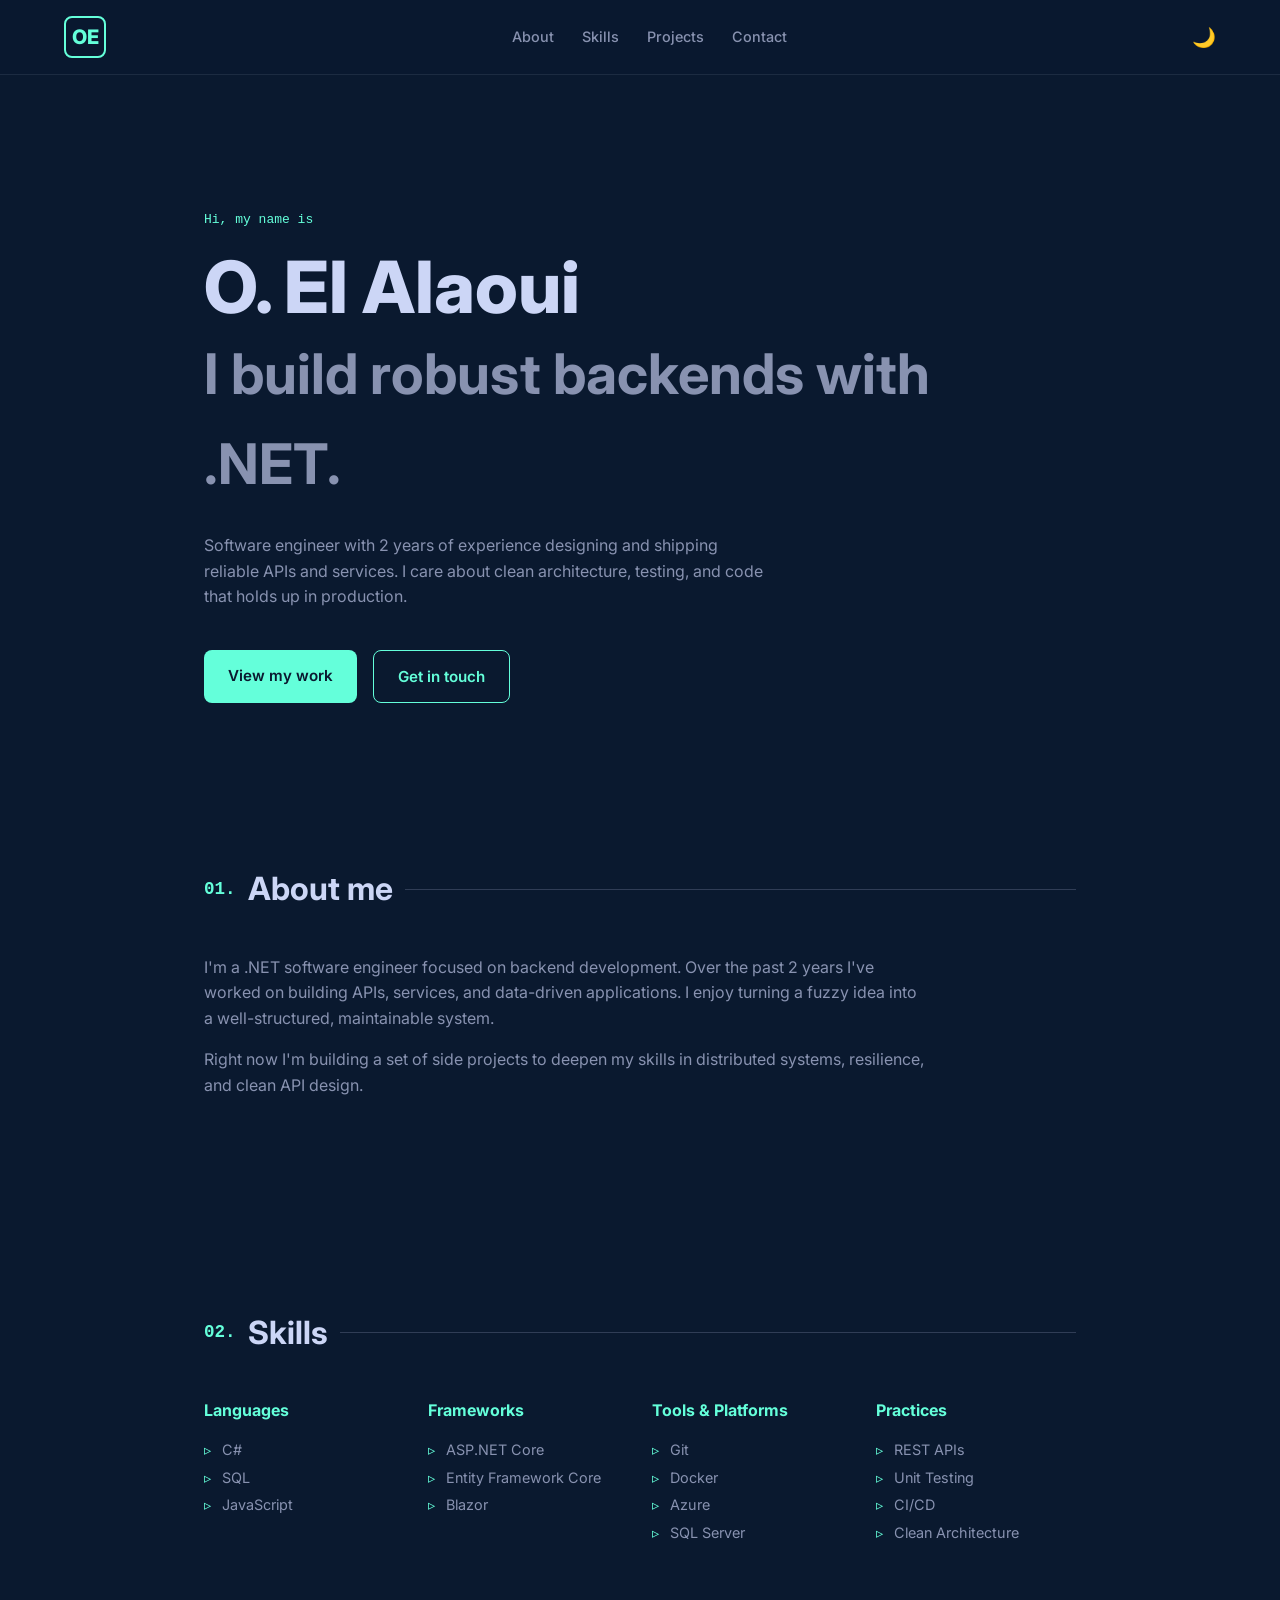
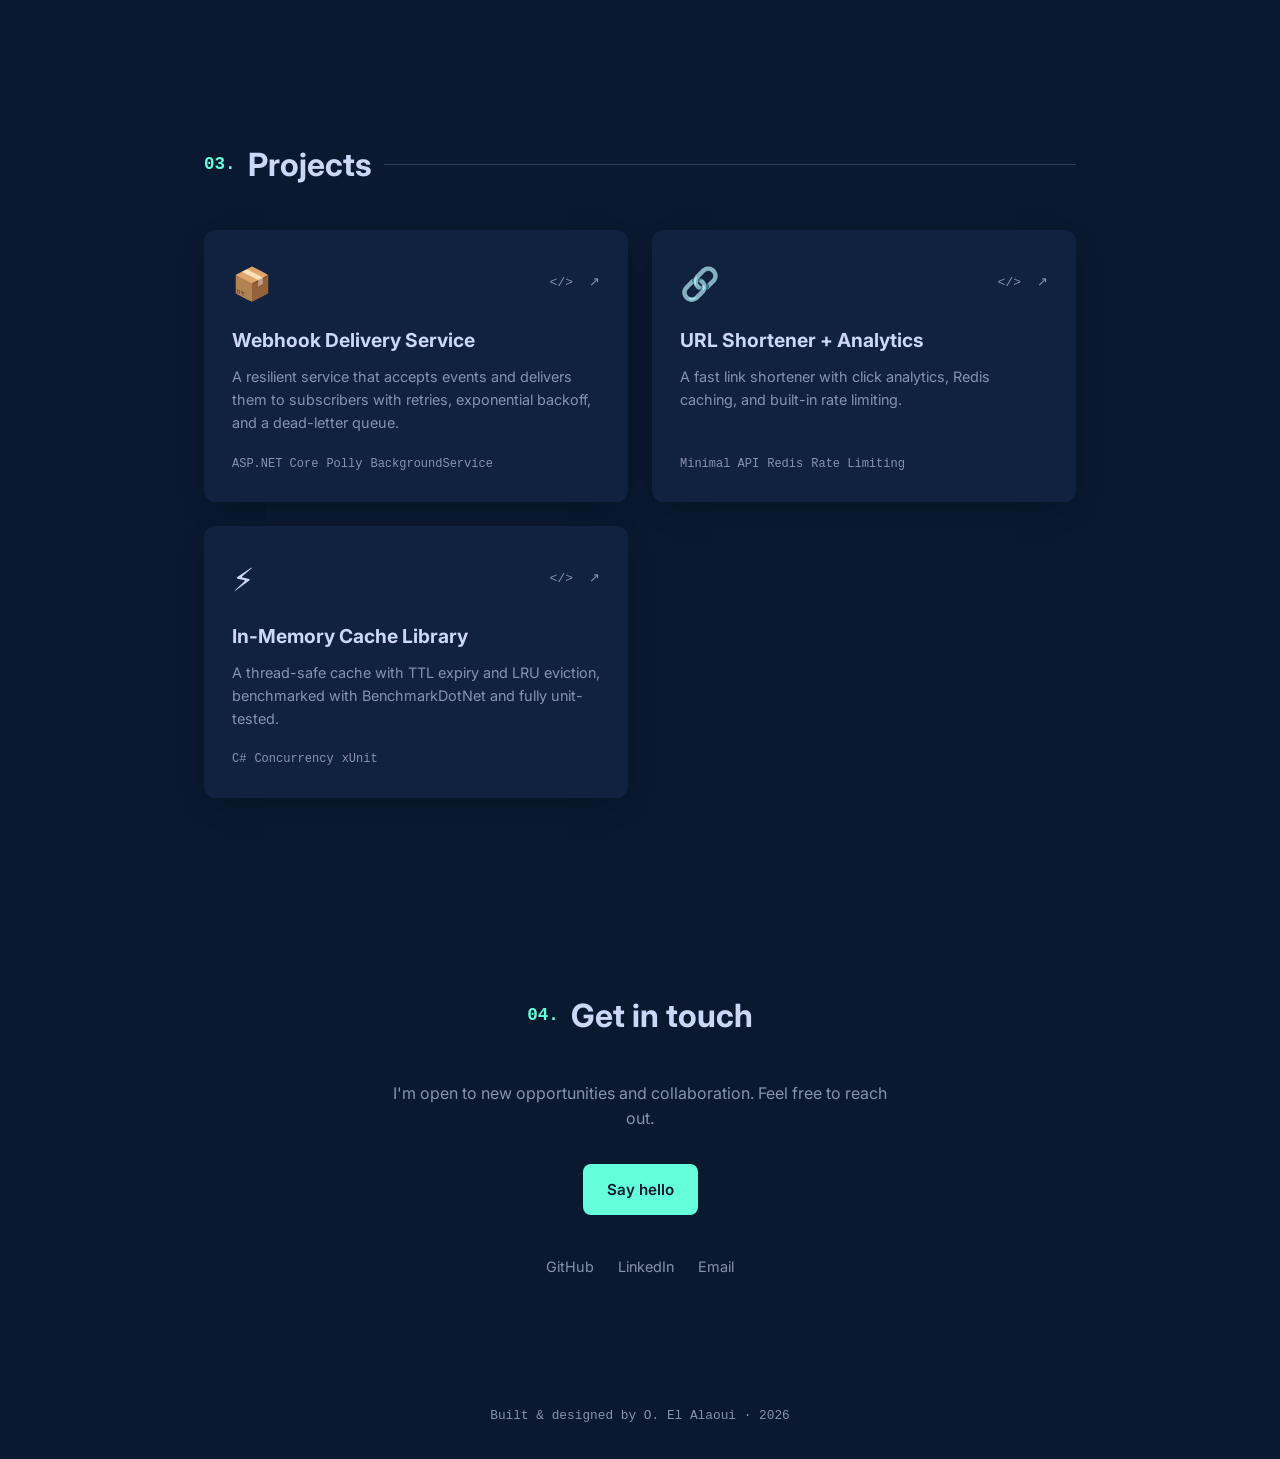
==== index.html @ 86b24a58 "Initial portfolio site" ====
<!DOCTYPE html>
<html lang="en">
<head>
  <meta charset="UTF-8" />
  <meta name="viewport" content="width=device-width, initial-scale=1.0" />
  <title>O. El Alaoui — Software Engineer</title>
  <meta name="description" content="Portfolio of O. El Alaoui, a .NET software engineer." />
  <link rel="preconnect" href="https://fonts.googleapis.com" />
  <link rel="preconnect" href="https://fonts.gstatic.com" crossorigin />
  <link href="https://fonts.googleapis.com/css2?family=Inter:wght@400;500;600;700;800&display=swap" rel="stylesheet" />
  <link rel="stylesheet" href="styles.css" />
</head>
<body>
  <!-- ===== NAV ===== -->
  <header class="nav">
    <a href="#" class="nav__logo">OE</a>
    <nav class="nav__links">
      <a href="#about">About</a>
      <a href="#skills">Skills</a>
      <a href="#projects">Projects</a>
      <a href="#contact">Contact</a>
    </nav>
    <button class="nav__theme" id="themeToggle" aria-label="Toggle theme">🌙</button>
  </header>

  <!-- ===== HERO ===== -->
  <section class="hero">
    <p class="hero__eyebrow">Hi, my name is</p>
    <h1 class="hero__name">O. El Alaoui</h1>
    <h2 class="hero__title">I build robust backends with .NET.</h2>
    <p class="hero__desc">
      Software engineer with 2 years of experience designing and shipping
      reliable APIs and services. I care about clean architecture, testing,
      and code that holds up in production.
    </p>
    <div class="hero__cta">
      <a href="#projects" class="btn btn--primary">View my work</a>
      <a href="#contact" class="btn btn--ghost">Get in touch</a>
    </div>
  </section>

  <!-- ===== ABOUT ===== -->
  <section id="about" class="section">
    <h2 class="section__title"><span>01.</span> About me</h2>
    <div class="about">
      <p>
        I'm a .NET software engineer focused on backend development. Over the
        past 2 years I've worked on building APIs, services, and data-driven
        applications. I enjoy turning a fuzzy idea into a well-structured,
        maintainable system.
      </p>
      <p>
        Right now I'm building a set of side projects to deepen my skills in
        distributed systems, resilience, and clean API design. <!-- EDIT: personalize this -->
      </p>
    </div>
  </section>

  <!-- ===== SKILLS ===== -->
  <section id="skills" class="section">
    <h2 class="section__title"><span>02.</span> Skills</h2>
    <div class="skills">
      <div class="skills__group">
        <h3>Languages</h3>
        <ul><li>C#</li><li>SQL</li><li>JavaScript</li></ul>
      </div>
      <div class="skills__group">
        <h3>Frameworks</h3>
        <ul><li>ASP.NET Core</li><li>Entity Framework Core</li><li>Blazor</li></ul>
      </div>
      <div class="skills__group">
        <h3>Tools &amp; Platforms</h3>
        <ul><li>Git</li><li>Docker</li><li>Azure</li><li>SQL Server</li></ul>
      </div>
      <div class="skills__group">
        <h3>Practices</h3>
        <ul><li>REST APIs</li><li>Unit Testing</li><li>CI/CD</li><li>Clean Architecture</li></ul>
      </div>
    </div>
  </section>

  <!-- ===== PROJECTS ===== -->
  <section id="projects" class="section">
    <h2 class="section__title"><span>03.</span> Projects</h2>
    <div class="projects">

      <!-- PROJECT CARD — copy this block to add more -->
      <article class="card">
        <div class="card__top">
          <span class="card__icon">📦</span>
          <div class="card__links">
            <a href="#" aria-label="GitHub repo" title="Code">&lt;/&gt;</a>
            <a href="#" aria-label="Live demo" title="Live">↗</a>
          </div>
        </div>
        <h3 class="card__title">Webhook Delivery Service</h3>
        <p class="card__desc">
          A resilient service that accepts events and delivers them to
          subscribers with retries, exponential backoff, and a dead-letter queue.
        </p>
        <ul class="card__tags"><li>ASP.NET Core</li><li>Polly</li><li>BackgroundService</li></ul>
      </article>

      <article class="card">
        <div class="card__top">
          <span class="card__icon">🔗</span>
          <div class="card__links">
            <a href="#" aria-label="GitHub repo" title="Code">&lt;/&gt;</a>
            <a href="#" aria-label="Live demo" title="Live">↗</a>
          </div>
        </div>
        <h3 class="card__title">URL Shortener + Analytics</h3>
        <p class="card__desc">
          A fast link shortener with click analytics, Redis caching, and
          built-in rate limiting.
        </p>
        <ul class="card__tags"><li>Minimal API</li><li>Redis</li><li>Rate Limiting</li></ul>
      </article>

      <article class="card">
        <div class="card__top">
          <span class="card__icon">⚡</span>
          <div class="card__links">
            <a href="#" aria-label="GitHub repo" title="Code">&lt;/&gt;</a>
            <a href="#" aria-label="Live demo" title="Live">↗</a>
          </div>
        </div>
        <h3 class="card__title">In-Memory Cache Library</h3>
        <p class="card__desc">
          A thread-safe cache with TTL expiry and LRU eviction, benchmarked
          with BenchmarkDotNet and fully unit-tested.
        </p>
        <ul class="card__tags"><li>C#</li><li>Concurrency</li><li>xUnit</li></ul>
      </article>

    </div>
  </section>

  <!-- ===== CONTACT ===== -->
  <section id="contact" class="section section--contact">
    <h2 class="section__title section__title--center"><span>04.</span> Get in touch</h2>
    <p class="contact__text">
      I'm open to new opportunities and collaboration. Feel free to reach out.
    </p>
    <a href="mailto:o.elalaoui@b3gtech.com" class="btn btn--primary">Say hello</a>
    <div class="contact__socials">
      <a href="#">GitHub</a>
      <a href="#">LinkedIn</a>
      <a href="mailto:o.elalaoui@b3gtech.com">Email</a>
    </div>
  </section>

  <footer class="footer">
    <p>Built &amp; designed by O. El Alaoui · 2026</p>
  </footer>

  <script src="script.js"></script>
</body>
</html>
---- styles.css ----
/* ===== THEME TOKENS ===== */
:root {
  --bg: #0a192f;
  --bg-soft: #112240;
  --text: #ccd6f6;
  --text-dim: #8892b0;
  --accent: #64ffda;
  --card: #112240;
  --shadow: rgba(2, 12, 27, 0.7);
  --maxw: 1000px;
}
[data-theme="light"] {
  --bg: #ffffff;
  --bg-soft: #f4f7fb;
  --text: #1a2333;
  --text-dim: #55617a;
  --accent: #0a8f74;
  --card: #f4f7fb;
  --shadow: rgba(100, 120, 150, 0.18);
}

* { margin: 0; padding: 0; box-sizing: border-box; }

html { scroll-behavior: smooth; }

body {
  font-family: "Inter", system-ui, sans-serif;
  background: var(--bg);
  color: var(--text);
  line-height: 1.6;
  transition: background .3s, color .3s;
}

a { color: inherit; text-decoration: none; }

/* ===== NAV ===== */
.nav {
  position: sticky; top: 0; z-index: 50;
  display: flex; align-items: center; justify-content: space-between;
  padding: 1rem clamp(1.5rem, 5vw, 4rem);
  background: color-mix(in srgb, var(--bg) 85%, transparent);
  backdrop-filter: blur(10px);
  border-bottom: 1px solid color-mix(in srgb, var(--text-dim) 15%, transparent);
}
.nav__logo {
  font-weight: 800; font-size: 1.25rem; color: var(--accent);
  border: 2px solid var(--accent); border-radius: 8px;
  width: 42px; height: 42px; display: grid; place-items: center;
}
.nav__links { display: flex; gap: 1.75rem; }
.nav__links a {
  color: var(--text-dim); font-size: .9rem; font-weight: 500;
  transition: color .2s;
}
.nav__links a:hover { color: var(--accent); }
.nav__theme {
  background: none; border: none; cursor: pointer; font-size: 1.2rem;
}
@media (max-width: 600px) { .nav__links { display: none; } }

/* ===== LAYOUT ===== */
.section {
  max-width: var(--maxw);
  margin: 0 auto;
  padding: 6rem clamp(1.5rem, 5vw, 4rem);
}
.section__title {
  display: flex; align-items: center; gap: .75rem;
  font-size: clamp(1.5rem, 4vw, 2rem); margin-bottom: 2.5rem;
}
.section__title span { color: var(--accent); font-family: monospace; font-size: 1.1rem; }
.section__title::after {
  content: ""; flex: 1; height: 1px;
  background: color-mix(in srgb, var(--text-dim) 30%, transparent);
}
.section__title--center { justify-content: center; }
.section__title--center::after { display: none; }

/* ===== HERO ===== */
.hero {
  max-width: var(--maxw); margin: 0 auto;
  padding: clamp(5rem, 15vh, 9rem) clamp(1.5rem, 5vw, 4rem) 4rem;
}
.hero__eyebrow { color: var(--accent); font-family: monospace; margin-bottom: 1rem; }
.hero__name { font-size: clamp(2.5rem, 8vw, 4.5rem); font-weight: 800; line-height: 1.1; }
.hero__title {
  font-size: clamp(1.75rem, 6vw, 3.5rem); font-weight: 700;
  color: var(--text-dim); margin-top: .25rem;
}
.hero__desc { max-width: 560px; margin: 1.5rem 0 2.5rem; color: var(--text-dim); }
.hero__cta { display: flex; gap: 1rem; flex-wrap: wrap; }

/* ===== BUTTONS ===== */
.btn {
  display: inline-block; padding: .85rem 1.5rem; border-radius: 8px;
  font-weight: 600; font-size: .95rem; transition: transform .15s, background .2s;
}
.btn:hover { transform: translateY(-3px); }
.btn--primary { background: var(--accent); color: var(--bg); }
.btn--ghost { border: 1px solid var(--accent); color: var(--accent); }

/* ===== ABOUT ===== */
.about p { color: var(--text-dim); max-width: 720px; margin-bottom: 1rem; }

/* ===== SKILLS ===== */
.skills { display: grid; grid-template-columns: repeat(auto-fit, minmax(180px, 1fr)); gap: 1.5rem; }
.skills__group h3 { color: var(--accent); font-size: 1rem; margin-bottom: .75rem; }
.skills__group ul { list-style: none; }
.skills__group li {
  color: var(--text-dim); font-size: .9rem; padding: .15rem 0;
  position: relative; padding-left: 1.1rem;
}
.skills__group li::before { content: "▹"; color: var(--accent); position: absolute; left: 0; }

/* ===== PROJECTS ===== */
.projects { display: grid; grid-template-columns: repeat(auto-fit, minmax(280px, 1fr)); gap: 1.5rem; }
.card {
  background: var(--card); border-radius: 12px; padding: 1.75rem;
  box-shadow: 0 10px 30px -15px var(--shadow);
  transition: transform .2s, box-shadow .2s;
  display: flex; flex-direction: column;
}
.card:hover { transform: translateY(-6px); box-shadow: 0 18px 40px -18px var(--shadow); }
.card__top { display: flex; justify-content: space-between; align-items: center; margin-bottom: 1rem; }
.card__icon { font-size: 2rem; }
.card__links { display: flex; gap: 1rem; }
.card__links a { color: var(--text-dim); font-family: monospace; transition: color .2s; }
.card__links a:hover { color: var(--accent); }
.card__title { font-size: 1.2rem; margin-bottom: .6rem; }
.card__desc { color: var(--text-dim); font-size: .9rem; flex: 1; }
.card__tags { list-style: none; display: flex; flex-wrap: wrap; gap: .5rem; margin-top: 1.25rem; }
.card__tags li { font-family: monospace; font-size: .75rem; color: var(--text-dim); }

/* ===== CONTACT ===== */
.section--contact { text-align: center; }
.contact__text { color: var(--text-dim); max-width: 500px; margin: 0 auto 2rem; }
.contact__socials { display: flex; gap: 1.5rem; justify-content: center; margin-top: 2.5rem; }
.contact__socials a { color: var(--text-dim); font-size: .9rem; transition: color .2s; }
.contact__socials a:hover { color: var(--accent); }

/* ===== FOOTER ===== */
.footer { text-align: center; padding: 2rem; color: var(--text-dim); font-size: .8rem; font-family: monospace; }

/* ===== REVEAL ANIMATION ===== */
.section, .hero { opacity: 0; transform: translateY(20px); transition: opacity .6s, transform .6s; }
.section.visible, .hero.visible { opacity: 1; transform: none; }
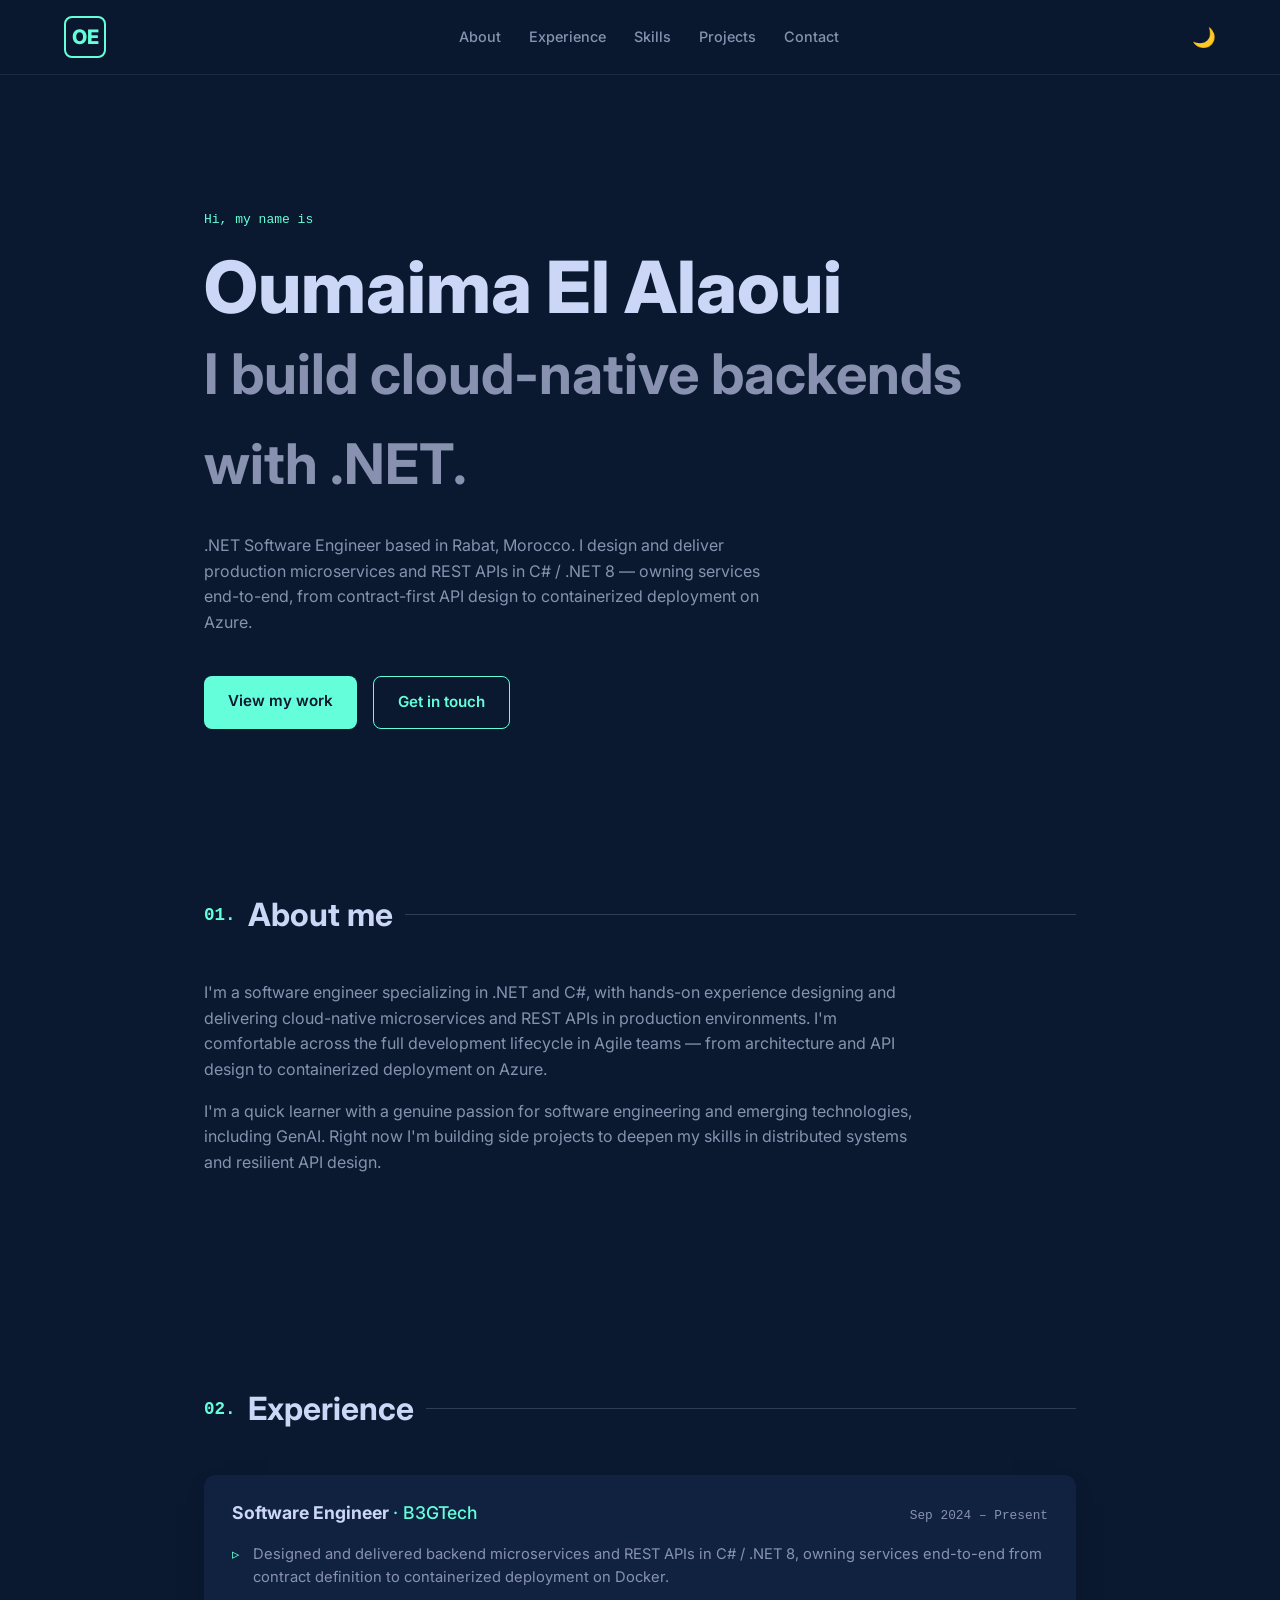
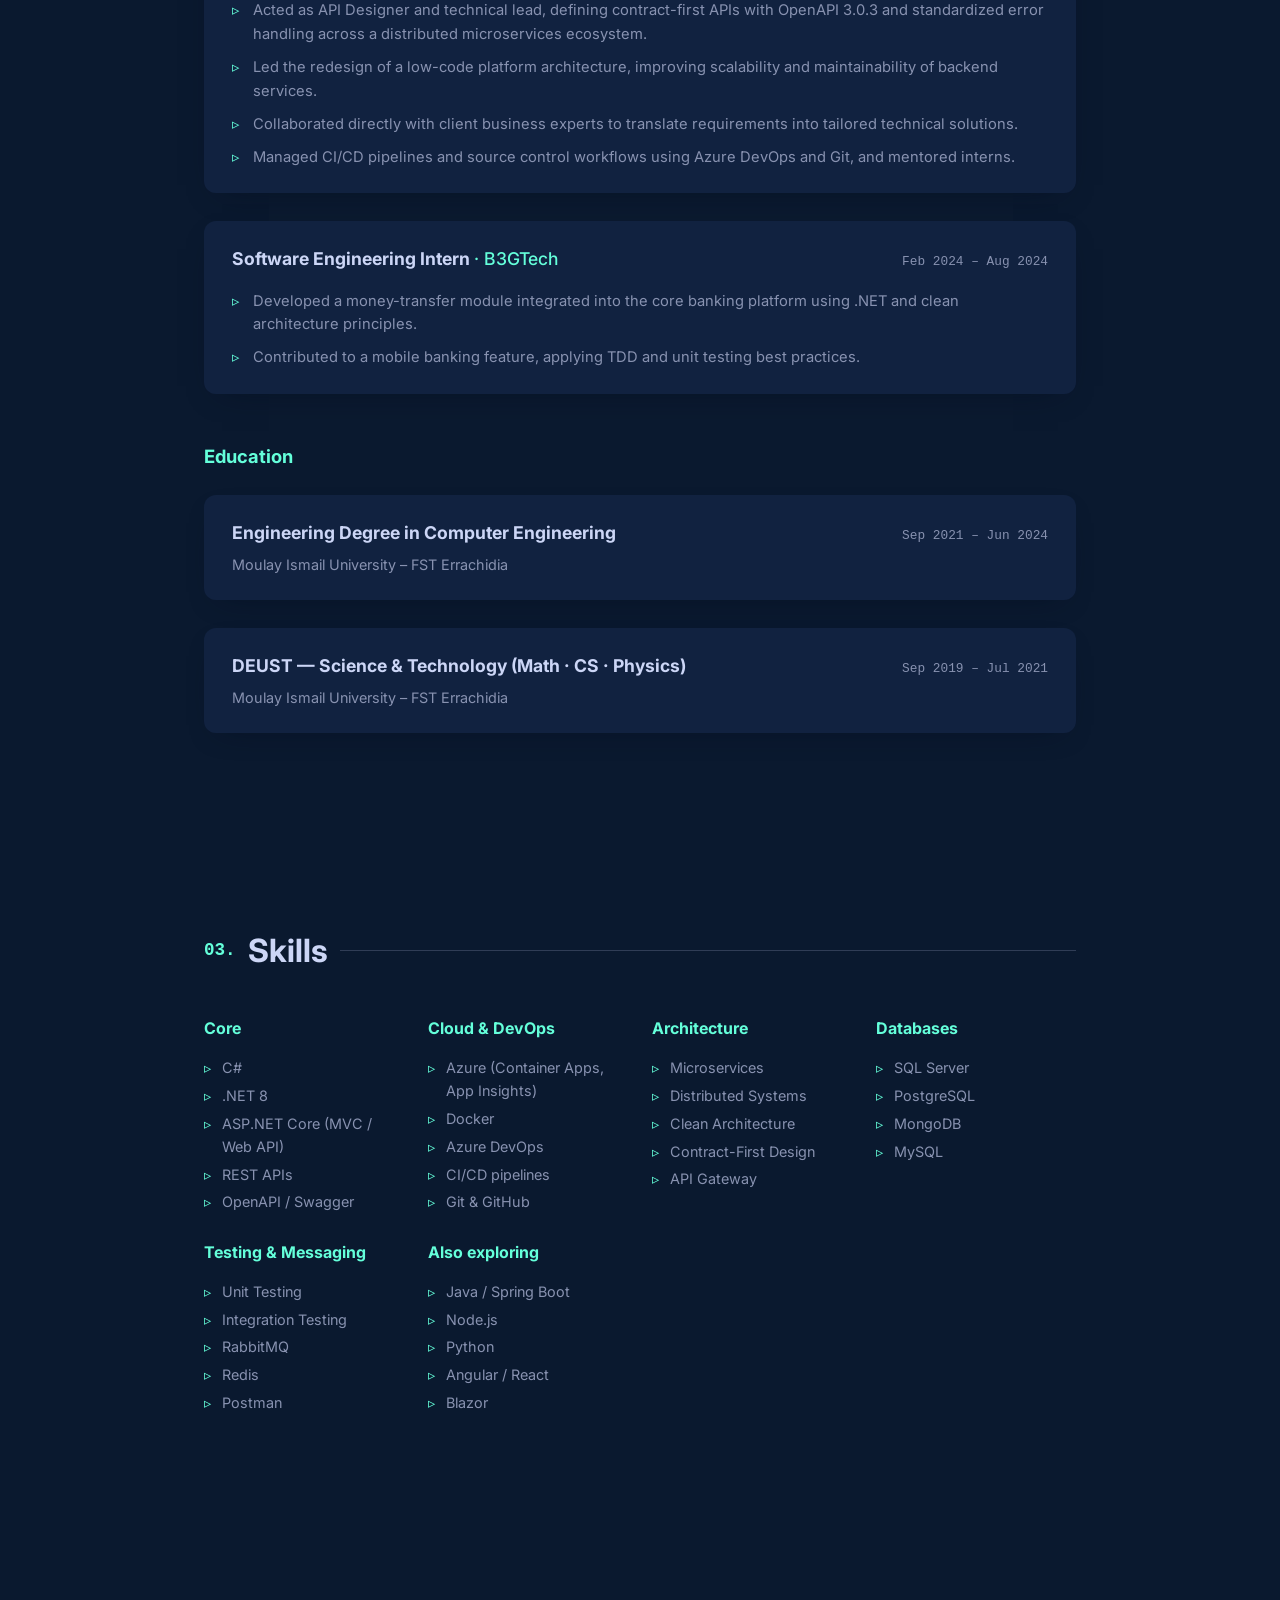
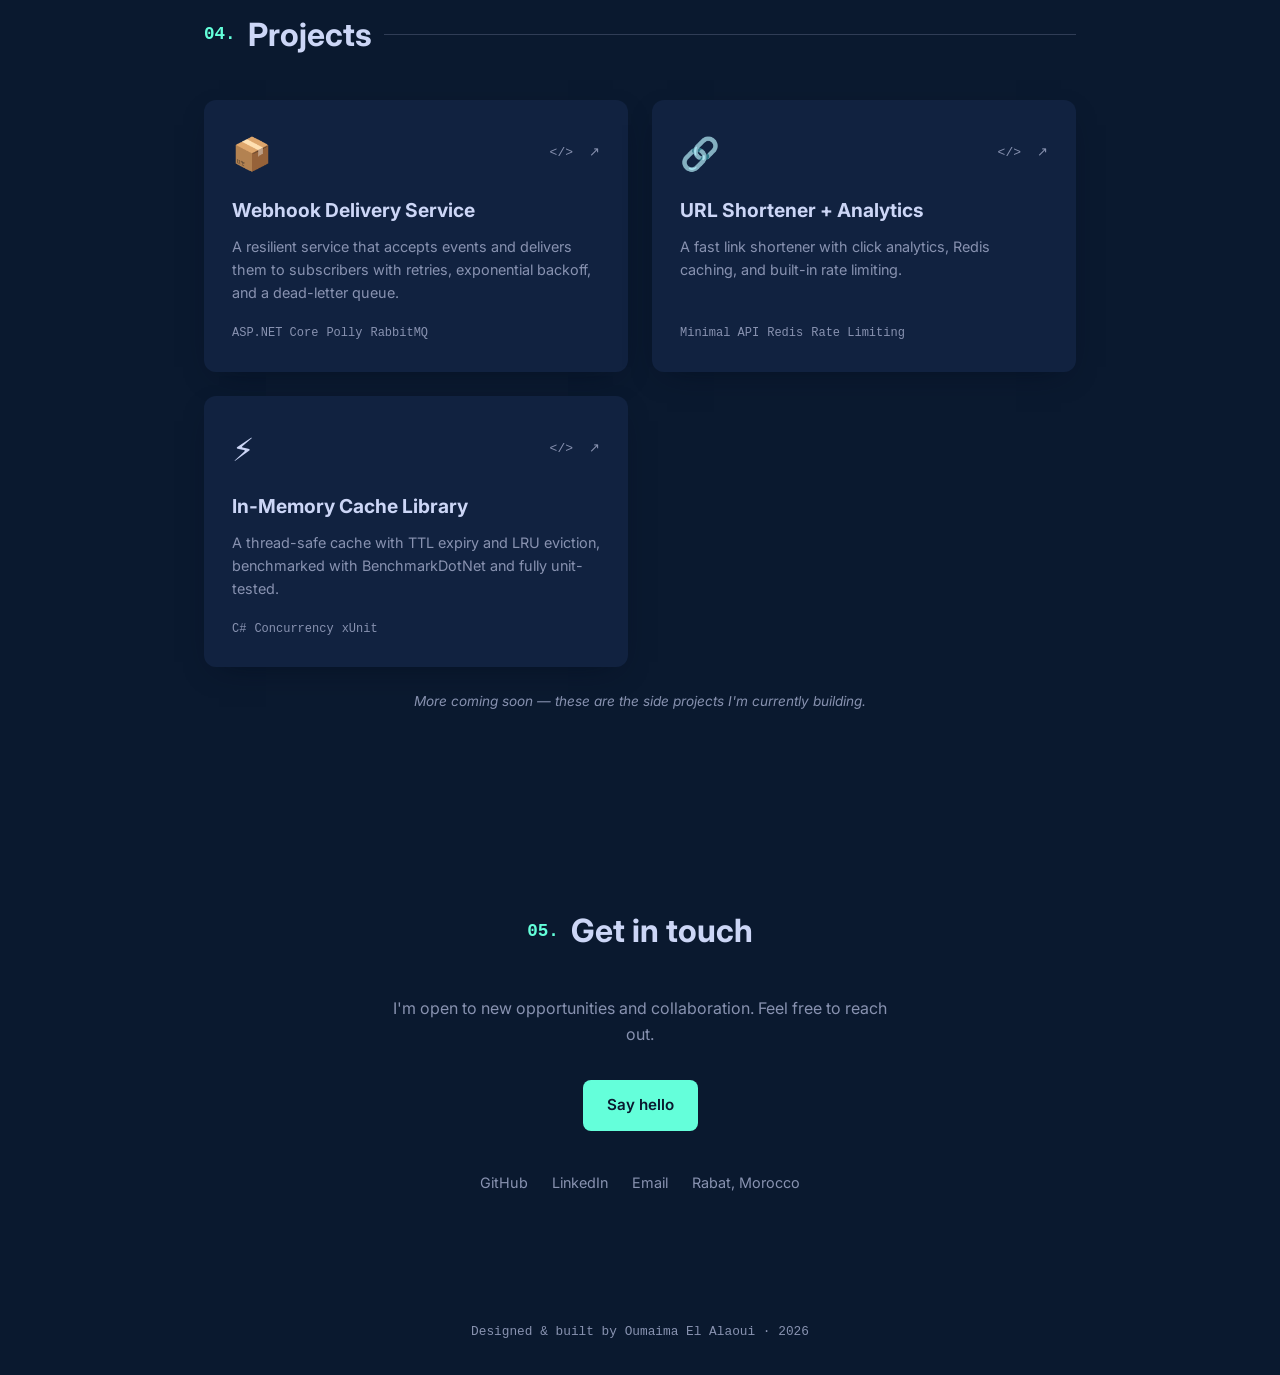
==== commit ae54bea3: "Populate portfolio with real CV details (experience, education, skills)" ====
--- a/index.html
+++ b/index.html
@@ -3,8 +3,8 @@
 <head>
   <meta charset="UTF-8" />
   <meta name="viewport" content="width=device-width, initial-scale=1.0" />
-  <title>O. El Alaoui — Software Engineer</title>
-  <meta name="description" content="Portfolio of O. El Alaoui, a .NET software engineer." />
+  <title>Oumaima El Alaoui — .NET Software Engineer</title>
+  <meta name="description" content="Portfolio of Oumaima El Alaoui, a .NET software engineer specializing in cloud-native microservices and REST APIs." />
   <link rel="preconnect" href="https://fonts.googleapis.com" />
   <link rel="preconnect" href="https://fonts.gstatic.com" crossorigin />
   <link href="https://fonts.googleapis.com/css2?family=Inter:wght@400;500;600;700;800&display=swap" rel="stylesheet" />
@@ -16,6 +16,7 @@
     <a href="#" class="nav__logo">OE</a>
     <nav class="nav__links">
       <a href="#about">About</a>
+      <a href="#experience">Experience</a>
       <a href="#skills">Skills</a>
       <a href="#projects">Projects</a>
       <a href="#contact">Contact</a>
@@ -26,12 +27,12 @@
   <!-- ===== HERO ===== -->
   <section class="hero">
     <p class="hero__eyebrow">Hi, my name is</p>
-    <h1 class="hero__name">O. El Alaoui</h1>
-    <h2 class="hero__title">I build robust backends with .NET.</h2>
+    <h1 class="hero__name">Oumaima El Alaoui</h1>
+    <h2 class="hero__title">I build cloud-native backends with .NET.</h2>
     <p class="hero__desc">
-      Software engineer with 2 years of experience designing and shipping
-      reliable APIs and services. I care about clean architecture, testing,
-      and code that holds up in production.
+      .NET Software Engineer based in Rabat, Morocco. I design and deliver
+      production microservices and REST APIs in C# / .NET 8 — owning services
+      end-to-end, from contract-first API design to containerized deployment on Azure.
     </p>
     <div class="hero__cta">
       <a href="#projects" class="btn btn--primary">View my work</a>
@@ -44,44 +45,105 @@
     <h2 class="section__title"><span>01.</span> About me</h2>
     <div class="about">
       <p>
-        I'm a .NET software engineer focused on backend development. Over the
-        past 2 years I've worked on building APIs, services, and data-driven
-        applications. I enjoy turning a fuzzy idea into a well-structured,
-        maintainable system.
+        I'm a software engineer specializing in .NET and C#, with hands-on
+        experience designing and delivering cloud-native microservices and REST
+        APIs in production environments. I'm comfortable across the full
+        development lifecycle in Agile teams — from architecture and API design
+        to containerized deployment on Azure.
       </p>
       <p>
-        Right now I'm building a set of side projects to deepen my skills in
-        distributed systems, resilience, and clean API design. <!-- EDIT: personalize this -->
+        I'm a quick learner with a genuine passion for software engineering and
+        emerging technologies, including GenAI. Right now I'm building side
+        projects to deepen my skills in distributed systems and resilient API design.
       </p>
+    </div>
+  </section>
+
+  <!-- ===== EXPERIENCE ===== -->
+  <section id="experience" class="section">
+    <h2 class="section__title"><span>02.</span> Experience</h2>
+    <div class="timeline">
+
+      <article class="job">
+        <div class="job__head">
+          <h3 class="job__role">Software Engineer <span>· B3GTech</span></h3>
+          <span class="job__date">Sep 2024 – Present</span>
+        </div>
+        <ul class="job__points">
+          <li>Designed and delivered backend microservices and REST APIs in C# / .NET 8, owning services end-to-end from contract definition to containerized deployment on Docker.</li>
+          <li>Acted as API Designer and technical lead, defining contract-first APIs with OpenAPI 3.0.3 and standardized error handling across a distributed microservices ecosystem.</li>
+          <li>Led the redesign of a low-code platform architecture, improving scalability and maintainability of backend services.</li>
+          <li>Collaborated directly with client business experts to translate requirements into tailored technical solutions.</li>
+          <li>Managed CI/CD pipelines and source control workflows using Azure DevOps and Git, and mentored interns.</li>
+        </ul>
+      </article>
+
+      <article class="job">
+        <div class="job__head">
+          <h3 class="job__role">Software Engineering Intern <span>· B3GTech</span></h3>
+          <span class="job__date">Feb 2024 – Aug 2024</span>
+        </div>
+        <ul class="job__points">
+          <li>Developed a money-transfer module integrated into the core banking platform using .NET and clean architecture principles.</li>
+          <li>Contributed to a mobile banking feature, applying TDD and unit testing best practices.</li>
+        </ul>
+      </article>
+
+    </div>
+
+    <h3 class="subsection__title">Education</h3>
+    <div class="timeline">
+      <article class="job">
+        <div class="job__head">
+          <h3 class="job__role">Engineering Degree in Computer Engineering</h3>
+          <span class="job__date">Sep 2021 – Jun 2024</span>
+        </div>
+        <p class="job__sub">Moulay Ismail University – FST Errachidia</p>
+      </article>
+      <article class="job">
+        <div class="job__head">
+          <h3 class="job__role">DEUST — Science &amp; Technology (Math · CS · Physics)</h3>
+          <span class="job__date">Sep 2019 – Jul 2021</span>
+        </div>
+        <p class="job__sub">Moulay Ismail University – FST Errachidia</p>
+      </article>
     </div>
   </section>
 
   <!-- ===== SKILLS ===== -->
   <section id="skills" class="section">
-    <h2 class="section__title"><span>02.</span> Skills</h2>
+    <h2 class="section__title"><span>03.</span> Skills</h2>
     <div class="skills">
       <div class="skills__group">
-        <h3>Languages</h3>
-        <ul><li>C#</li><li>SQL</li><li>JavaScript</li></ul>
-      </div>
-      <div class="skills__group">
-        <h3>Frameworks</h3>
-        <ul><li>ASP.NET Core</li><li>Entity Framework Core</li><li>Blazor</li></ul>
-      </div>
-      <div class="skills__group">
-        <h3>Tools &amp; Platforms</h3>
-        <ul><li>Git</li><li>Docker</li><li>Azure</li><li>SQL Server</li></ul>
-      </div>
-      <div class="skills__group">
-        <h3>Practices</h3>
-        <ul><li>REST APIs</li><li>Unit Testing</li><li>CI/CD</li><li>Clean Architecture</li></ul>
+        <h3>Core</h3>
+        <ul><li>C#</li><li>.NET 8</li><li>ASP.NET Core (MVC / Web API)</li><li>REST APIs</li><li>OpenAPI / Swagger</li></ul>
+      </div>
+      <div class="skills__group">
+        <h3>Cloud &amp; DevOps</h3>
+        <ul><li>Azure (Container Apps, App Insights)</li><li>Docker</li><li>Azure DevOps</li><li>CI/CD pipelines</li><li>Git &amp; GitHub</li></ul>
+      </div>
+      <div class="skills__group">
+        <h3>Architecture</h3>
+        <ul><li>Microservices</li><li>Distributed Systems</li><li>Clean Architecture</li><li>Contract-First Design</li><li>API Gateway</li></ul>
+      </div>
+      <div class="skills__group">
+        <h3>Databases</h3>
+        <ul><li>SQL Server</li><li>PostgreSQL</li><li>MongoDB</li><li>MySQL</li></ul>
+      </div>
+      <div class="skills__group">
+        <h3>Testing &amp; Messaging</h3>
+        <ul><li>Unit Testing</li><li>Integration Testing</li><li>RabbitMQ</li><li>Redis</li><li>Postman</li></ul>
+      </div>
+      <div class="skills__group">
+        <h3>Also exploring</h3>
+        <ul><li>Java / Spring Boot</li><li>Node.js</li><li>Python</li><li>Angular / React</li><li>Blazor</li></ul>
       </div>
     </div>
   </section>
 
   <!-- ===== PROJECTS ===== -->
   <section id="projects" class="section">
-    <h2 class="section__title"><span>03.</span> Projects</h2>
+    <h2 class="section__title"><span>04.</span> Projects</h2>
     <div class="projects">
 
       <!-- PROJECT CARD — copy this block to add more -->
@@ -98,7 +160,7 @@
           A resilient service that accepts events and delivers them to
           subscribers with retries, exponential backoff, and a dead-letter queue.
         </p>
-        <ul class="card__tags"><li>ASP.NET Core</li><li>Polly</li><li>BackgroundService</li></ul>
+        <ul class="card__tags"><li>ASP.NET Core</li><li>Polly</li><li>RabbitMQ</li></ul>
       </article>
 
       <article class="card">
@@ -134,24 +196,27 @@
       </article>
 
     </div>
+    <p class="projects__note">More coming soon — these are the side projects I'm currently building.</p>
   </section>
 
   <!-- ===== CONTACT ===== -->
   <section id="contact" class="section section--contact">
-    <h2 class="section__title section__title--center"><span>04.</span> Get in touch</h2>
+    <h2 class="section__title section__title--center"><span>05.</span> Get in touch</h2>
     <p class="contact__text">
       I'm open to new opportunities and collaboration. Feel free to reach out.
     </p>
-    <a href="mailto:o.elalaoui@b3gtech.com" class="btn btn--primary">Say hello</a>
+    <a href="mailto:elalaouioumaim546@gmail.com" class="btn btn--primary">Say hello</a>
     <div class="contact__socials">
+      <!-- EDIT: replace # with your real GitHub and LinkedIn URLs -->
       <a href="#">GitHub</a>
       <a href="#">LinkedIn</a>
-      <a href="mailto:o.elalaoui@b3gtech.com">Email</a>
+      <a href="mailto:elalaouioumaim546@gmail.com">Email</a>
+      <span class="contact__meta">Rabat, Morocco</span>
     </div>
   </section>
 
   <footer class="footer">
-    <p>Built &amp; designed by O. El Alaoui · 2026</p>
+    <p>Designed &amp; built by Oumaima El Alaoui · 2026</p>
   </footer>
 
   <script src="script.js"></script>
--- a/styles.css
+++ b/styles.css
@@ -112,7 +112,28 @@
 }
 .skills__group li::before { content: "▹"; color: var(--accent); position: absolute; left: 0; }
 
+/* ===== EXPERIENCE / EDUCATION ===== */
+.timeline { display: flex; flex-direction: column; gap: 1.75rem; }
+.subsection__title { color: var(--accent); font-size: 1.15rem; margin: 3rem 0 1.5rem; }
+.job {
+  background: var(--card); border-radius: 12px; padding: 1.5rem 1.75rem;
+  box-shadow: 0 10px 30px -18px var(--shadow);
+}
+.job__head { display: flex; justify-content: space-between; align-items: baseline; flex-wrap: wrap; gap: .25rem; }
+.job__role { font-size: 1.1rem; }
+.job__role span { color: var(--accent); font-weight: 500; }
+.job__date { color: var(--text-dim); font-family: monospace; font-size: .8rem; white-space: nowrap; }
+.job__sub { color: var(--text-dim); font-size: .9rem; margin-top: .35rem; }
+.job__points { list-style: none; margin-top: 1rem; display: flex; flex-direction: column; gap: .6rem; }
+.job__points li {
+  color: var(--text-dim); font-size: .92rem; position: relative; padding-left: 1.3rem;
+}
+.job__points li::before { content: "▹"; color: var(--accent); position: absolute; left: 0; }
+
 /* ===== PROJECTS ===== */
+.projects__note { color: var(--text-dim); font-size: .85rem; margin-top: 1.5rem; text-align: center; font-style: italic; }
+.contact__meta { color: var(--text-dim); font-size: .9rem; }
+
 .projects { display: grid; grid-template-columns: repeat(auto-fit, minmax(280px, 1fr)); gap: 1.5rem; }
 .card {
   background: var(--card); border-radius: 12px; padding: 1.75rem;
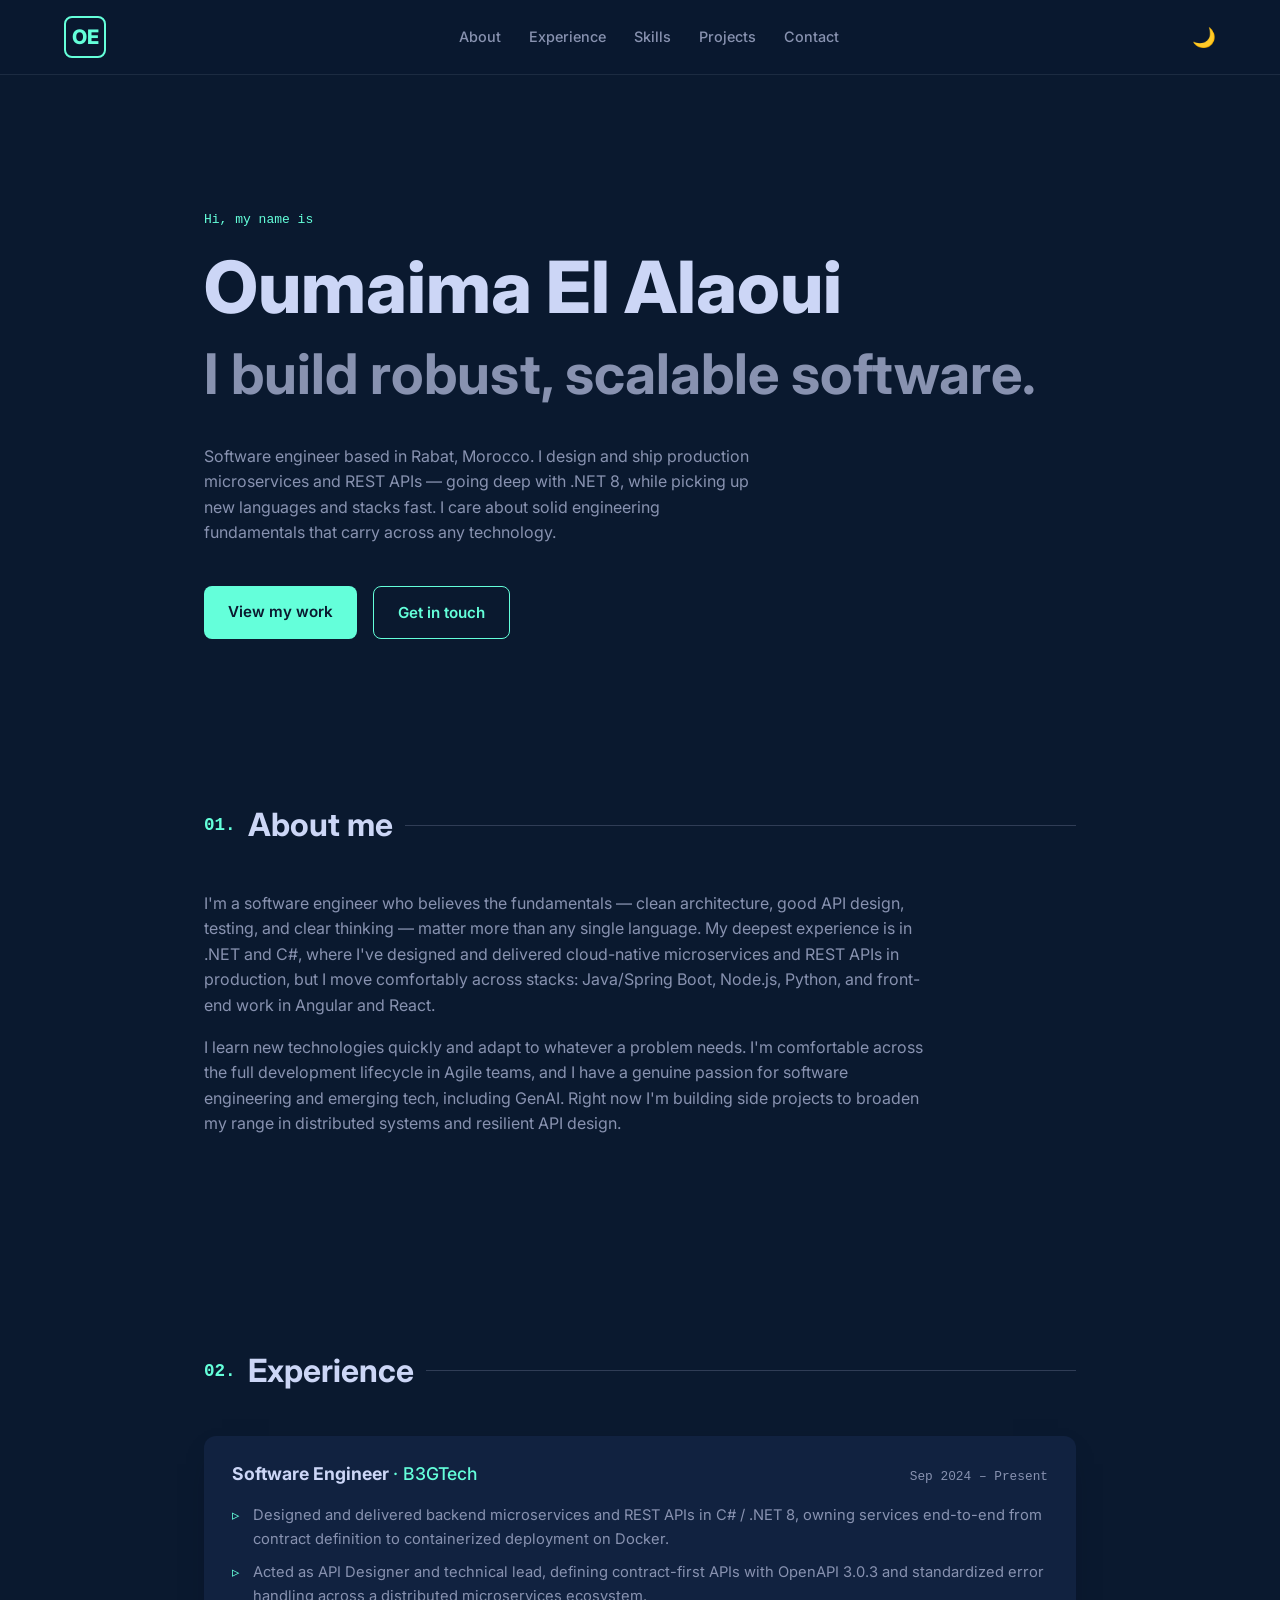
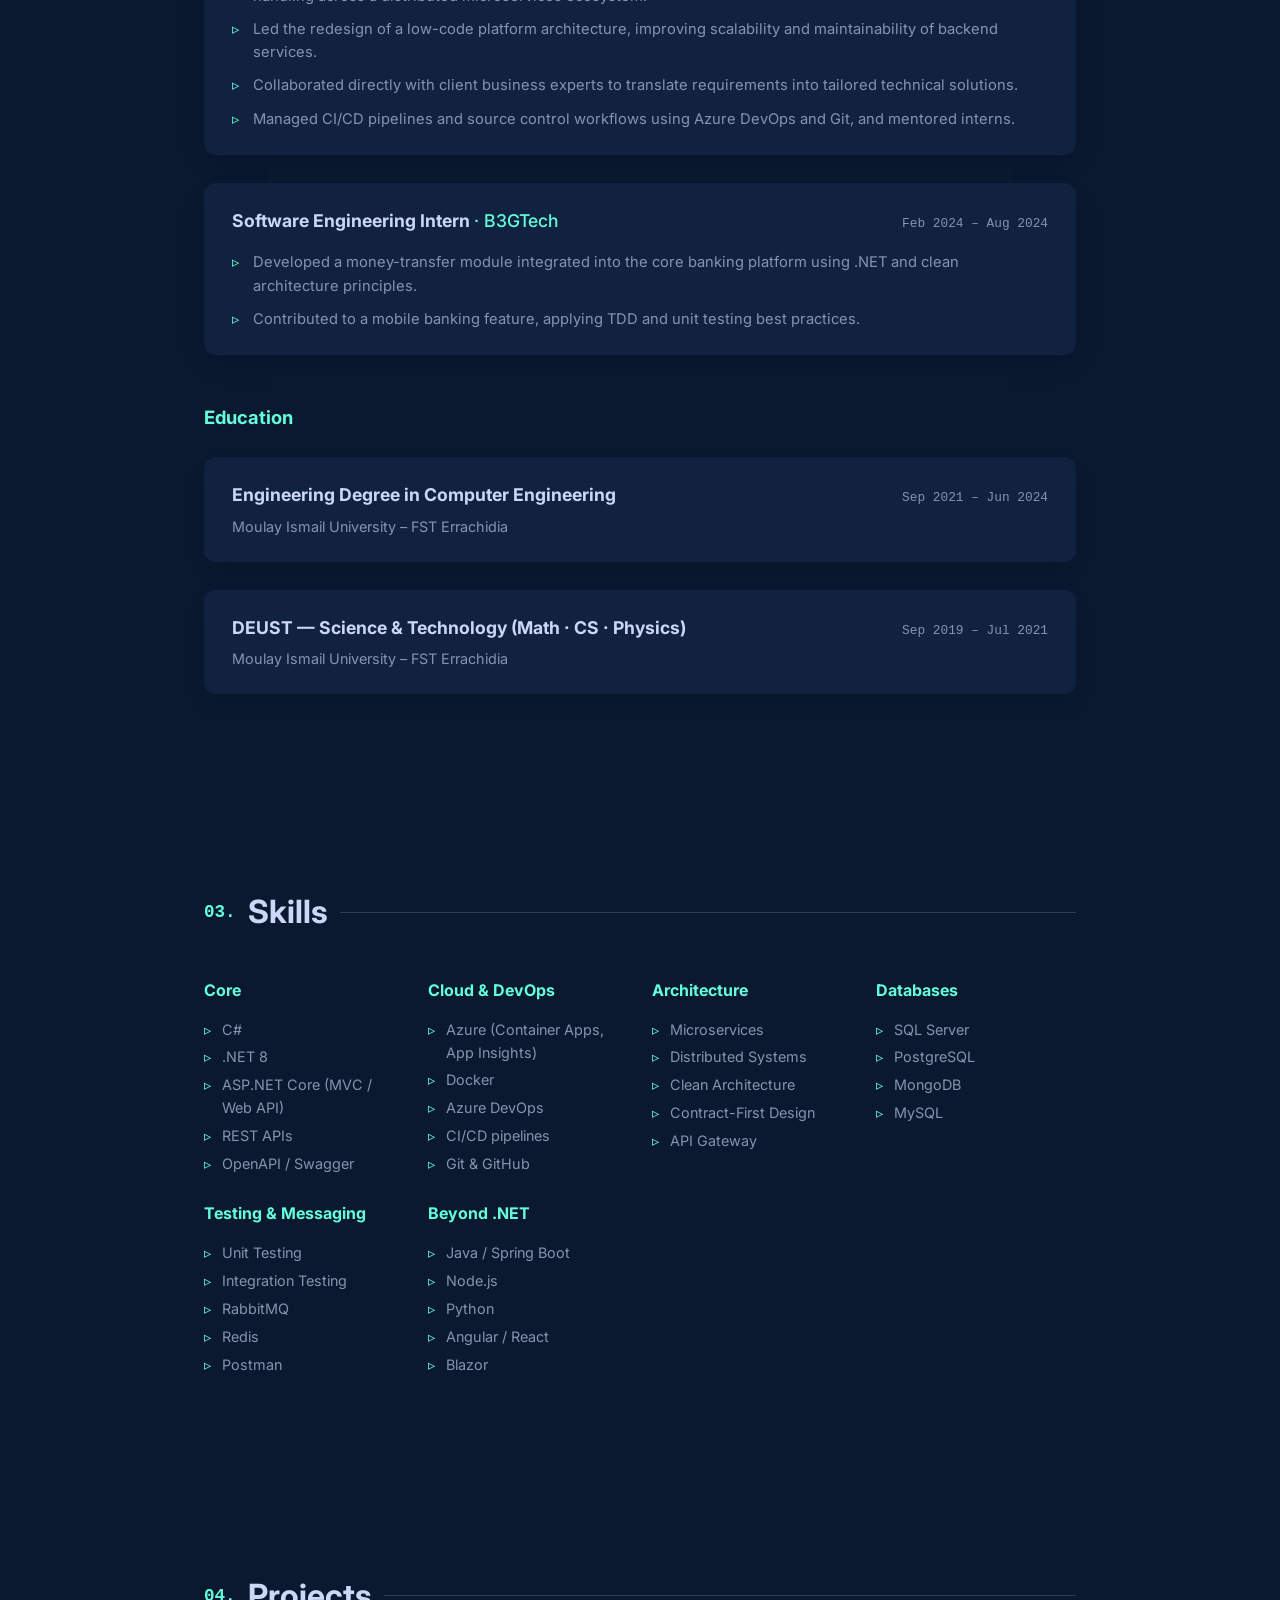
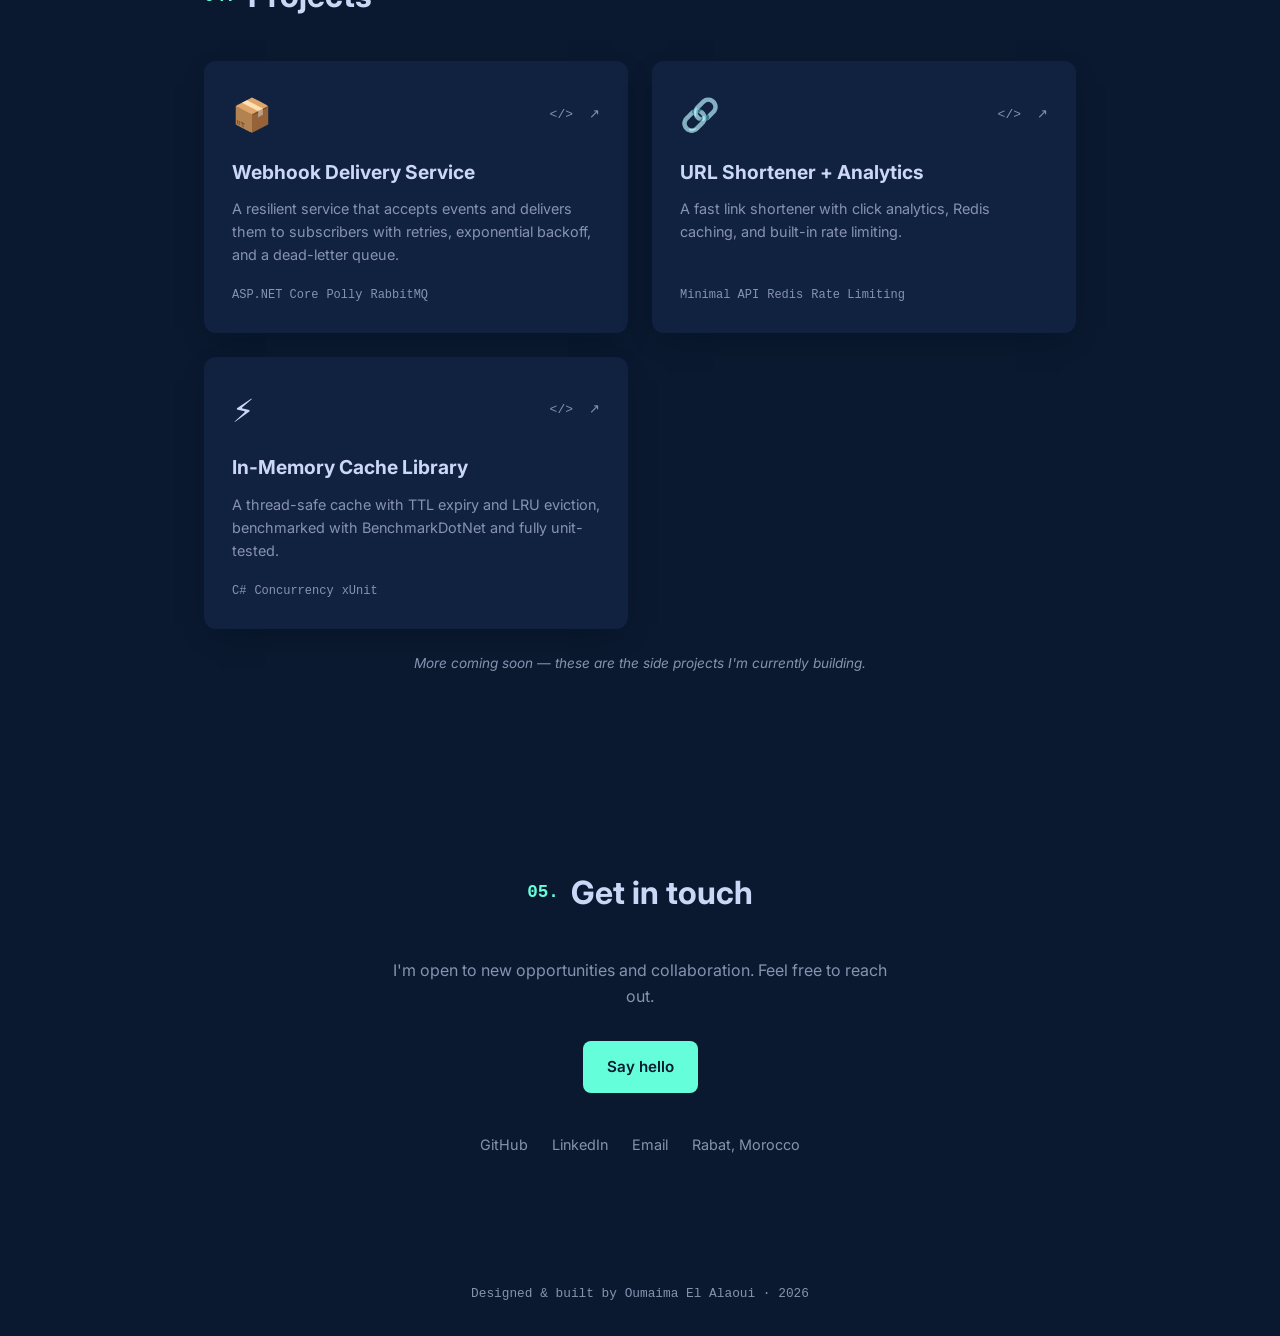
==== commit 6aafec4c: "Reframe positioning: versatile engineer, not .NET-only" ====
--- a/index.html
+++ b/index.html
@@ -3,8 +3,8 @@
 <head>
   <meta charset="UTF-8" />
   <meta name="viewport" content="width=device-width, initial-scale=1.0" />
-  <title>Oumaima El Alaoui — .NET Software Engineer</title>
-  <meta name="description" content="Portfolio of Oumaima El Alaoui, a .NET software engineer specializing in cloud-native microservices and REST APIs." />
+  <title>Oumaima El Alaoui — Software Engineer</title>
+  <meta name="description" content="Portfolio of Oumaima El Alaoui, a software engineer building robust, scalable backends — deep in .NET, adaptable across stacks." />
   <link rel="preconnect" href="https://fonts.googleapis.com" />
   <link rel="preconnect" href="https://fonts.gstatic.com" crossorigin />
   <link href="https://fonts.googleapis.com/css2?family=Inter:wght@400;500;600;700;800&display=swap" rel="stylesheet" />
@@ -28,11 +28,12 @@
   <section class="hero">
     <p class="hero__eyebrow">Hi, my name is</p>
     <h1 class="hero__name">Oumaima El Alaoui</h1>
-    <h2 class="hero__title">I build cloud-native backends with .NET.</h2>
+    <h2 class="hero__title">I build robust, scalable software.</h2>
     <p class="hero__desc">
-      .NET Software Engineer based in Rabat, Morocco. I design and deliver
-      production microservices and REST APIs in C# / .NET 8 — owning services
-      end-to-end, from contract-first API design to containerized deployment on Azure.
+      Software engineer based in Rabat, Morocco. I design and ship production
+      microservices and REST APIs — going deep with .NET 8, while picking up
+      new languages and stacks fast. I care about solid engineering fundamentals
+      that carry across any technology.
     </p>
     <div class="hero__cta">
       <a href="#projects" class="btn btn--primary">View my work</a>
@@ -45,16 +46,19 @@
     <h2 class="section__title"><span>01.</span> About me</h2>
     <div class="about">
       <p>
-        I'm a software engineer specializing in .NET and C#, with hands-on
-        experience designing and delivering cloud-native microservices and REST
-        APIs in production environments. I'm comfortable across the full
-        development lifecycle in Agile teams — from architecture and API design
-        to containerized deployment on Azure.
+        I'm a software engineer who believes the fundamentals — clean
+        architecture, good API design, testing, and clear thinking — matter more
+        than any single language. My deepest experience is in .NET and C#, where
+        I've designed and delivered cloud-native microservices and REST APIs in
+        production, but I move comfortably across stacks: Java/Spring Boot,
+        Node.js, Python, and front-end work in Angular and React.
       </p>
       <p>
-        I'm a quick learner with a genuine passion for software engineering and
-        emerging technologies, including GenAI. Right now I'm building side
-        projects to deepen my skills in distributed systems and resilient API design.
+        I learn new technologies quickly and adapt to whatever a problem needs.
+        I'm comfortable across the full development lifecycle in Agile teams, and
+        I have a genuine passion for software engineering and emerging tech,
+        including GenAI. Right now I'm building side projects to broaden my range
+        in distributed systems and resilient API design.
       </p>
     </div>
   </section>
@@ -135,7 +139,7 @@
         <ul><li>Unit Testing</li><li>Integration Testing</li><li>RabbitMQ</li><li>Redis</li><li>Postman</li></ul>
       </div>
       <div class="skills__group">
-        <h3>Also exploring</h3>
+        <h3>Beyond .NET</h3>
         <ul><li>Java / Spring Boot</li><li>Node.js</li><li>Python</li><li>Angular / React</li><li>Blazor</li></ul>
       </div>
     </div>
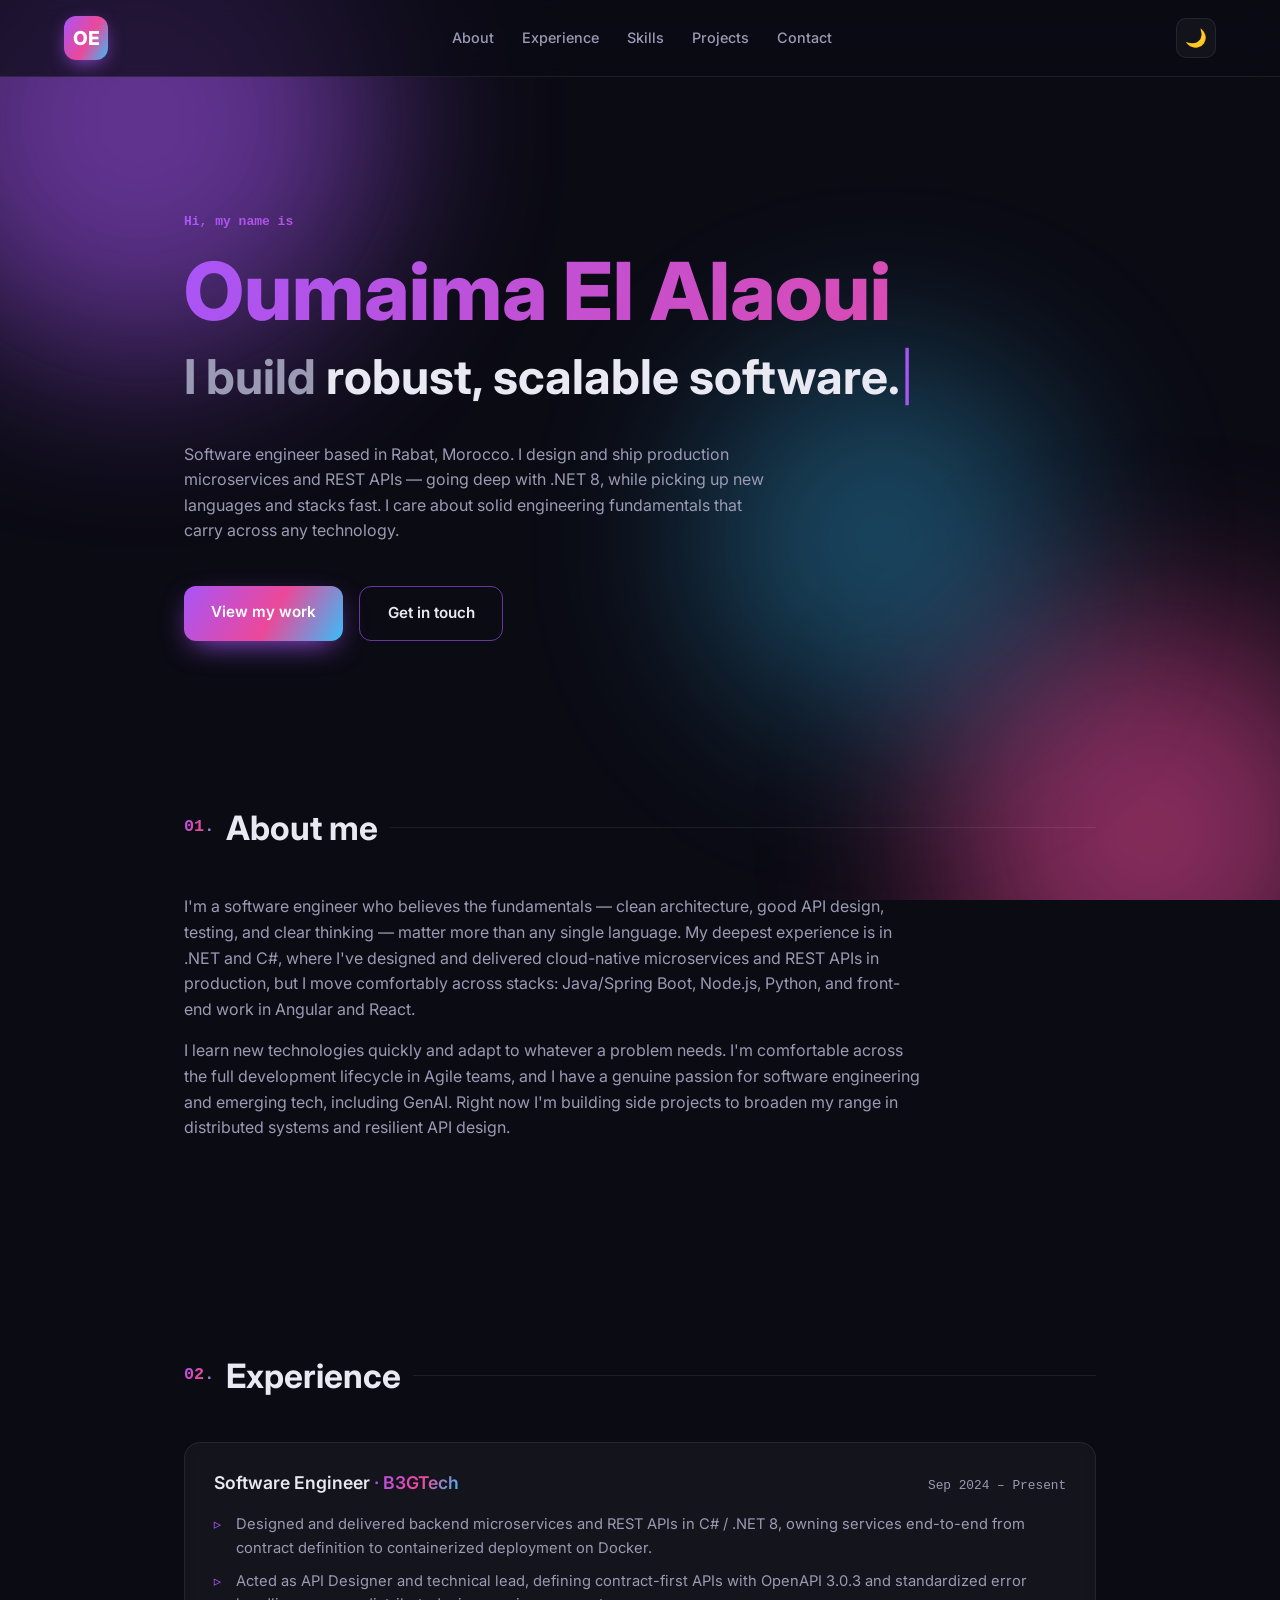
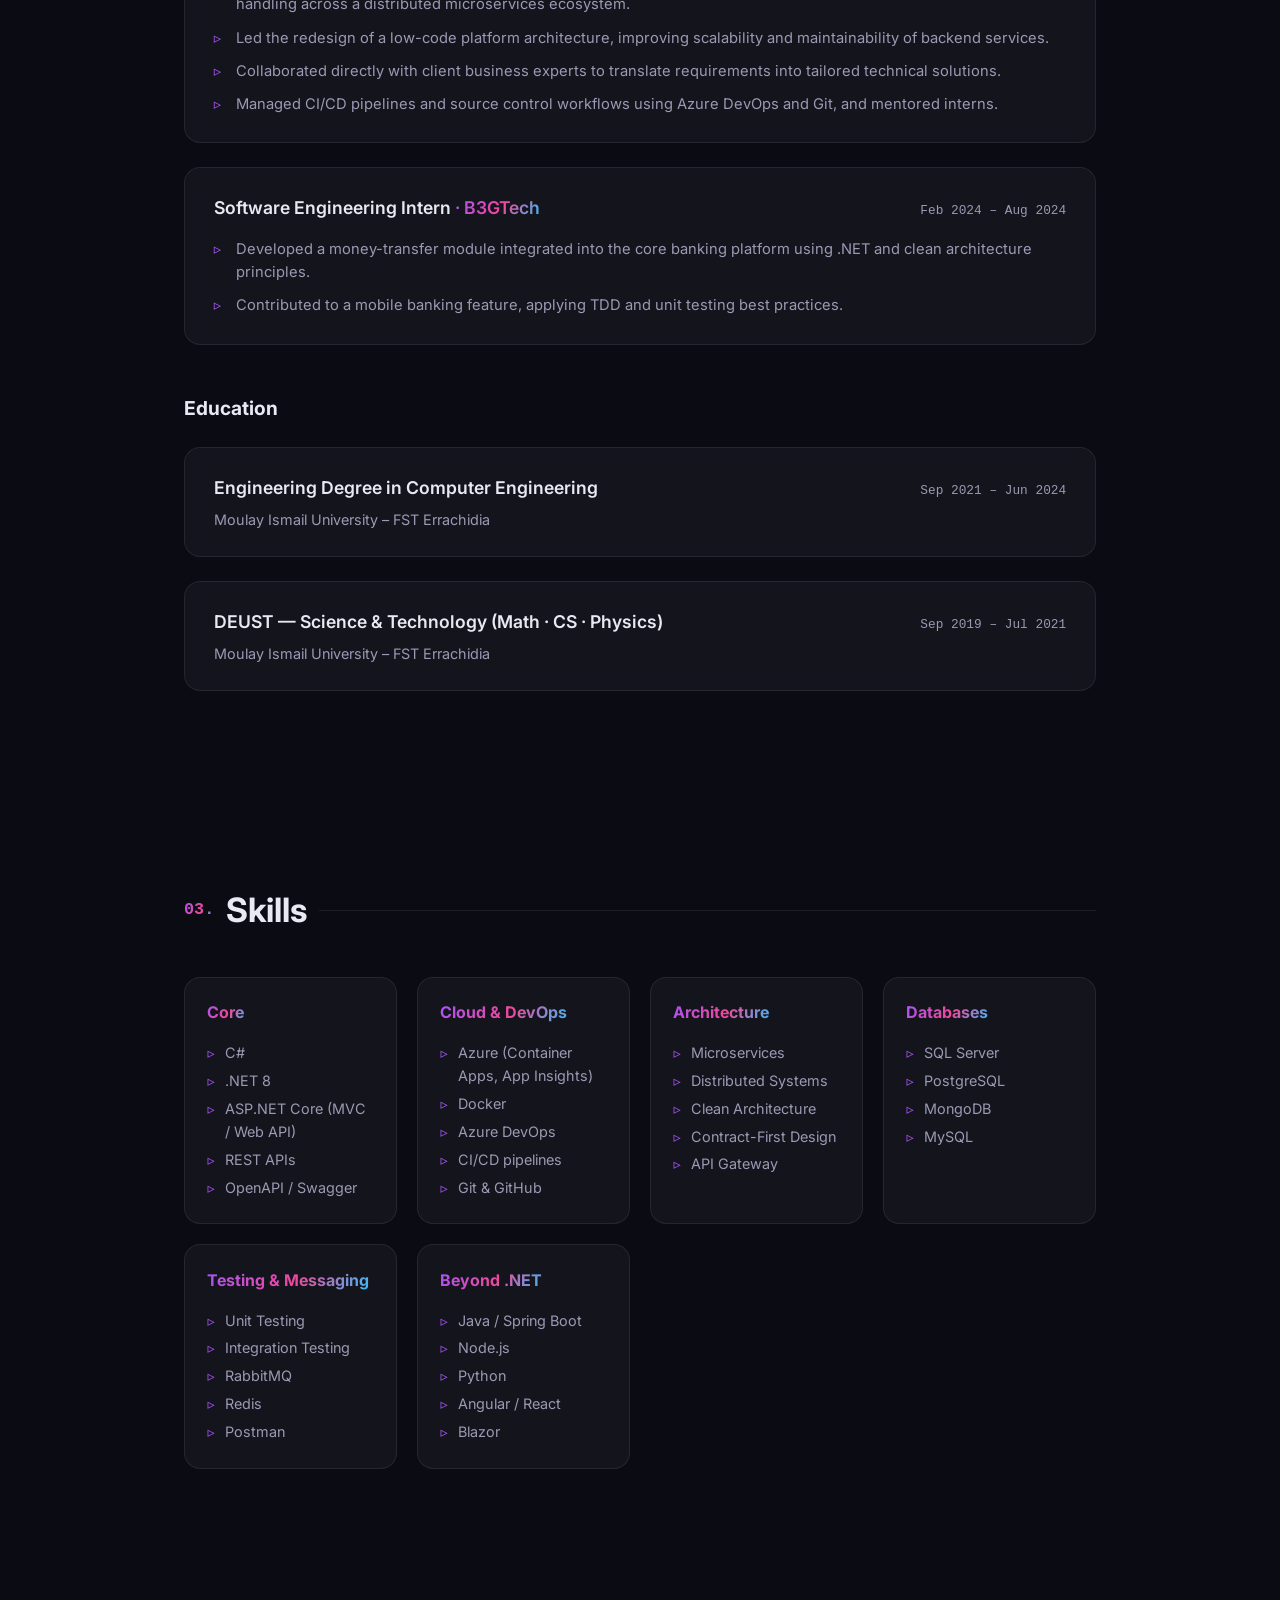
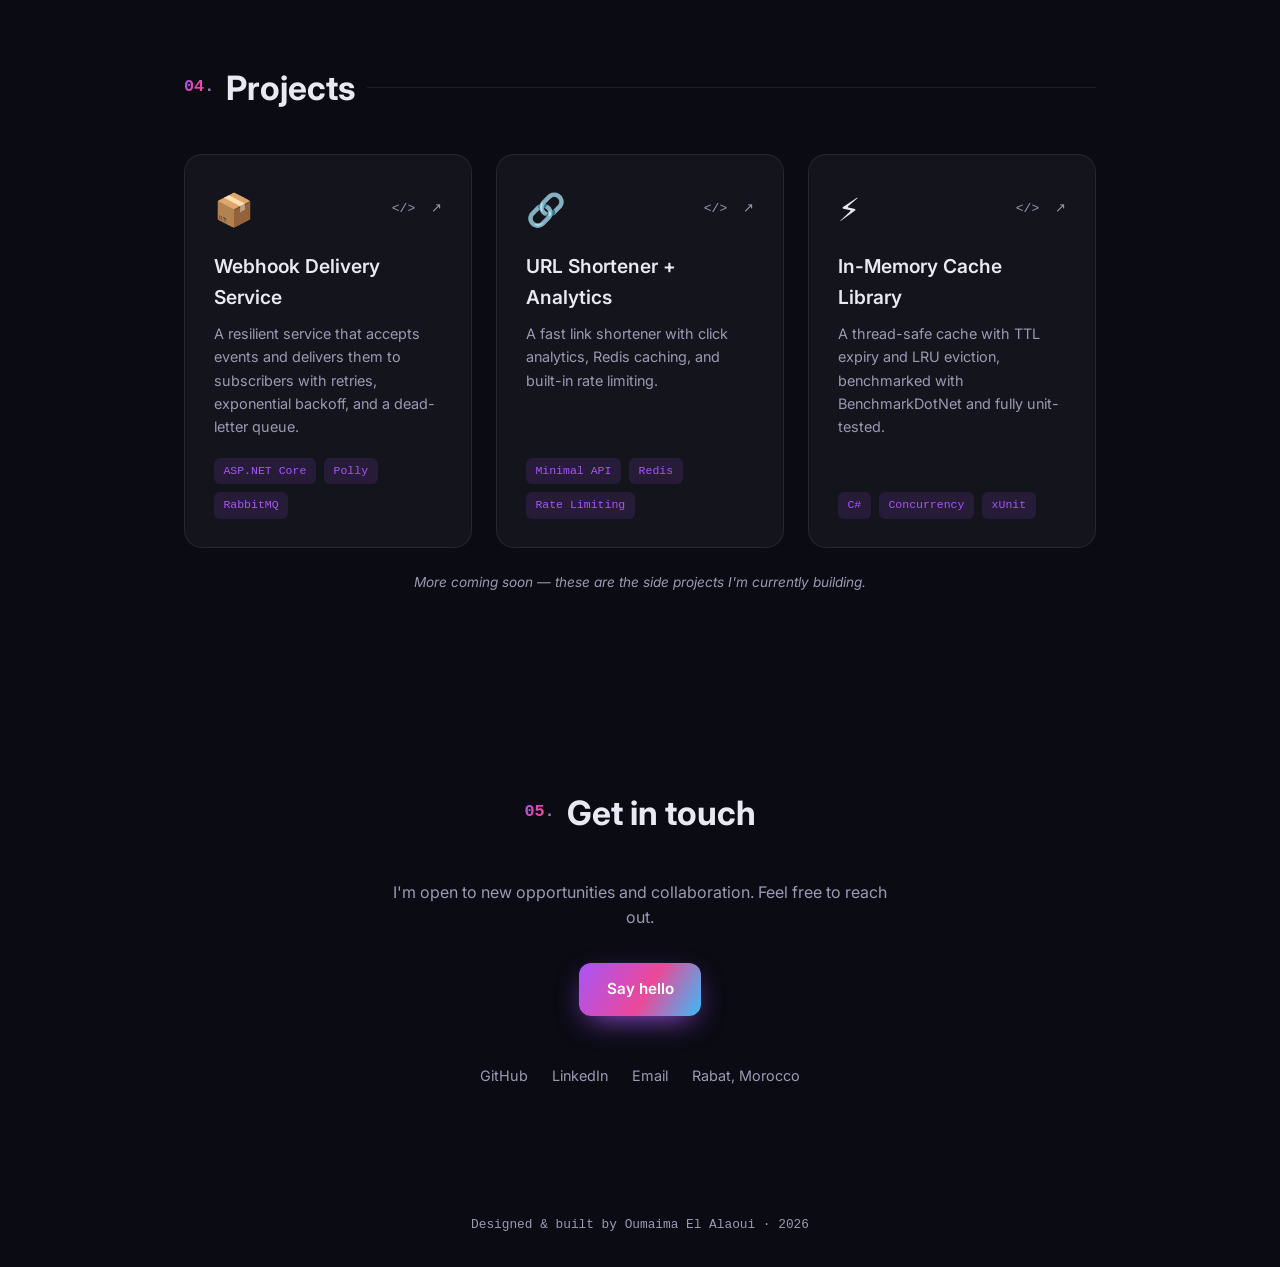
==== commit 5b64331f: "Redesign: violet-pink gradient theme, animated blobs, typing effect, motion" ====
--- a/index.html
+++ b/index.html
@@ -11,6 +11,13 @@
   <link rel="stylesheet" href="styles.css" />
 </head>
 <body>
+  <!-- ===== ANIMATED BACKGROUND ===== -->
+  <div class="blobs" aria-hidden="true">
+    <span class="blob blob--1"></span>
+    <span class="blob blob--2"></span>
+    <span class="blob blob--3"></span>
+  </div>
+
   <!-- ===== NAV ===== -->
   <header class="nav">
     <a href="#" class="nav__logo">OE</a>
@@ -28,7 +35,7 @@
   <section class="hero">
     <p class="hero__eyebrow">Hi, my name is</p>
     <h1 class="hero__name">Oumaima El Alaoui</h1>
-    <h2 class="hero__title">I build robust, scalable software.</h2>
+    <h2 class="hero__title">I build <span class="typed" id="typed"></span><span class="cursor" aria-hidden="true">|</span></h2>
     <p class="hero__desc">
       Software engineer based in Rabat, Morocco. I design and ship production
       microservices and REST APIs — going deep with .NET 8, while picking up
--- a/styles.css
+++ b/styles.css
@@ -1,26 +1,33 @@
 /* ===== THEME TOKENS ===== */
 :root {
-  --bg: #0a192f;
-  --bg-soft: #112240;
-  --text: #ccd6f6;
-  --text-dim: #8892b0;
-  --accent: #64ffda;
-  --card: #112240;
-  --shadow: rgba(2, 12, 27, 0.7);
-  --maxw: 1000px;
+  --bg: #0b0b14;
+  --bg-soft: #14141f;
+  --text: #e9e9f3;
+  --text-dim: #9a9ab4;
+  --accent: #a855f7;
+  --accent-2: #ec4899;
+  --accent-3: #38bdf8;
+  --grad: linear-gradient(120deg, #a855f7, #ec4899 55%, #38bdf8);
+  --card: rgba(255, 255, 255, 0.04);
+  --card-border: rgba(255, 255, 255, 0.08);
+  --shadow: rgba(0, 0, 0, 0.5);
+  --maxw: 1040px;
 }
 [data-theme="light"] {
-  --bg: #ffffff;
-  --bg-soft: #f4f7fb;
-  --text: #1a2333;
-  --text-dim: #55617a;
-  --accent: #0a8f74;
-  --card: #f4f7fb;
-  --shadow: rgba(100, 120, 150, 0.18);
+  --bg: #f6f5fb;
+  --bg-soft: #ffffff;
+  --text: #181826;
+  --text-dim: #5b5b72;
+  --accent: #7c3aed;
+  --accent-2: #db2777;
+  --accent-3: #0284c7;
+  --grad: linear-gradient(120deg, #7c3aed, #db2777 55%, #0284c7);
+  --card: rgba(255, 255, 255, 0.7);
+  --card-border: rgba(20, 20, 40, 0.08);
+  --shadow: rgba(80, 60, 130, 0.15);
 }
 
 * { margin: 0; padding: 0; box-sizing: border-box; }
-
 html { scroll-behavior: smooth; }
 
 body {
@@ -28,140 +35,209 @@
   background: var(--bg);
   color: var(--text);
   line-height: 1.6;
-  transition: background .3s, color .3s;
-}
-
+  overflow-x: hidden;
+  transition: background .4s, color .4s;
+}
 a { color: inherit; text-decoration: none; }
+
+/* ===== ANIMATED BACKGROUND BLOBS ===== */
+.blobs { position: fixed; inset: 0; z-index: -1; overflow: hidden; pointer-events: none; }
+.blob {
+  position: absolute; border-radius: 50%; filter: blur(90px); opacity: .55;
+  will-change: transform;
+}
+.blob--1 { width: 480px; height: 480px; background: var(--accent);   top: -120px; left: -100px; animation: drift1 18s ease-in-out infinite; }
+.blob--2 { width: 420px; height: 420px; background: var(--accent-2); bottom: -140px; right: -80px; animation: drift2 22s ease-in-out infinite; }
+.blob--3 { width: 360px; height: 360px; background: var(--accent-3); top: 40%; left: 55%; animation: drift3 20s ease-in-out infinite; opacity: .35; }
+[data-theme="light"] .blob { opacity: .28; }
+
+@keyframes drift1 { 0%,100% { transform: translate(0,0) scale(1); } 50% { transform: translate(80px,60px) scale(1.15); } }
+@keyframes drift2 { 0%,100% { transform: translate(0,0) scale(1); } 50% { transform: translate(-70px,-50px) scale(1.1); } }
+@keyframes drift3 { 0%,100% { transform: translate(0,0) scale(1); } 50% { transform: translate(-60px,70px) scale(1.2); } }
 
 /* ===== NAV ===== */
 .nav {
   position: sticky; top: 0; z-index: 50;
   display: flex; align-items: center; justify-content: space-between;
   padding: 1rem clamp(1.5rem, 5vw, 4rem);
-  background: color-mix(in srgb, var(--bg) 85%, transparent);
-  backdrop-filter: blur(10px);
-  border-bottom: 1px solid color-mix(in srgb, var(--text-dim) 15%, transparent);
+  background: color-mix(in srgb, var(--bg) 70%, transparent);
+  backdrop-filter: blur(14px);
+  border-bottom: 1px solid var(--card-border);
 }
 .nav__logo {
-  font-weight: 800; font-size: 1.25rem; color: var(--accent);
-  border: 2px solid var(--accent); border-radius: 8px;
-  width: 42px; height: 42px; display: grid; place-items: center;
-}
+  font-weight: 800; font-size: 1.2rem;
+  width: 44px; height: 44px; display: grid; place-items: center; border-radius: 12px;
+  background: var(--grad); color: #fff;
+  box-shadow: 0 6px 20px -6px var(--accent);
+  transition: transform .3s;
+}
+.nav__logo:hover { transform: rotate(-8deg) scale(1.08); }
 .nav__links { display: flex; gap: 1.75rem; }
 .nav__links a {
-  color: var(--text-dim); font-size: .9rem; font-weight: 500;
+  color: var(--text-dim); font-size: .9rem; font-weight: 500; position: relative; padding: .2rem 0;
   transition: color .2s;
 }
-.nav__links a:hover { color: var(--accent); }
+.nav__links a::after {
+  content: ""; position: absolute; left: 0; bottom: -2px; height: 2px; width: 0;
+  background: var(--grad); border-radius: 2px; transition: width .3s;
+}
+.nav__links a:hover { color: var(--text); }
+.nav__links a:hover::after { width: 100%; }
 .nav__theme {
-  background: none; border: none; cursor: pointer; font-size: 1.2rem;
-}
+  background: var(--card); border: 1px solid var(--card-border); cursor: pointer;
+  font-size: 1.1rem; width: 40px; height: 40px; border-radius: 10px; transition: transform .3s;
+}
+.nav__theme:hover { transform: rotate(20deg) scale(1.1); }
 @media (max-width: 600px) { .nav__links { display: none; } }
 
 /* ===== LAYOUT ===== */
-.section {
-  max-width: var(--maxw);
-  margin: 0 auto;
-  padding: 6rem clamp(1.5rem, 5vw, 4rem);
-}
+.section { max-width: var(--maxw); margin: 0 auto; padding: 6rem clamp(1.5rem, 5vw, 4rem); }
 .section__title {
   display: flex; align-items: center; gap: .75rem;
-  font-size: clamp(1.5rem, 4vw, 2rem); margin-bottom: 2.5rem;
-}
-.section__title span { color: var(--accent); font-family: monospace; font-size: 1.1rem; }
+  font-size: clamp(1.5rem, 4vw, 2.1rem); font-weight: 700; margin-bottom: 2.5rem;
+}
+.section__title span {
+  font-family: monospace; font-size: 1.05rem;
+  background: var(--grad); -webkit-background-clip: text; background-clip: text; color: transparent;
+}
 .section__title::after {
-  content: ""; flex: 1; height: 1px;
-  background: color-mix(in srgb, var(--text-dim) 30%, transparent);
+  content: ""; flex: 1; height: 1px; background: var(--card-border);
 }
 .section__title--center { justify-content: center; }
 .section__title--center::after { display: none; }
 
 /* ===== HERO ===== */
-.hero {
-  max-width: var(--maxw); margin: 0 auto;
-  padding: clamp(5rem, 15vh, 9rem) clamp(1.5rem, 5vw, 4rem) 4rem;
-}
-.hero__eyebrow { color: var(--accent); font-family: monospace; margin-bottom: 1rem; }
-.hero__name { font-size: clamp(2.5rem, 8vw, 4.5rem); font-weight: 800; line-height: 1.1; }
+.hero { max-width: var(--maxw); margin: 0 auto; padding: clamp(5rem, 15vh, 9rem) clamp(1.5rem, 5vw, 4rem) 4rem; }
+.hero__eyebrow {
+  font-family: monospace; margin-bottom: 1rem; font-weight: 600;
+  background: var(--grad); -webkit-background-clip: text; background-clip: text; color: transparent;
+}
+.hero__name {
+  font-size: clamp(2.6rem, 9vw, 5rem); font-weight: 800; line-height: 1.05;
+  background: var(--grad); background-size: 200% auto;
+  -webkit-background-clip: text; background-clip: text; color: transparent;
+  animation: shine 6s linear infinite;
+}
+@keyframes shine { to { background-position: 200% center; } }
 .hero__title {
-  font-size: clamp(1.75rem, 6vw, 3.5rem); font-weight: 700;
-  color: var(--text-dim); margin-top: .25rem;
-}
-.hero__desc { max-width: 560px; margin: 1.5rem 0 2.5rem; color: var(--text-dim); }
+  font-size: clamp(1.6rem, 5.5vw, 3rem); font-weight: 700;
+  color: var(--text-dim); margin-top: .4rem; min-height: 1.2em;
+}
+.typed { color: var(--text); }
+.cursor { color: var(--accent); font-weight: 400; animation: blink 1s step-end infinite; }
+@keyframes blink { 50% { opacity: 0; } }
+.hero__desc { max-width: 580px; margin: 1.6rem 0 2.6rem; color: var(--text-dim); }
 .hero__cta { display: flex; gap: 1rem; flex-wrap: wrap; }
 
 /* ===== BUTTONS ===== */
 .btn {
-  display: inline-block; padding: .85rem 1.5rem; border-radius: 8px;
-  font-weight: 600; font-size: .95rem; transition: transform .15s, background .2s;
+  position: relative; overflow: hidden;
+  display: inline-block; padding: .9rem 1.7rem; border-radius: 12px;
+  font-weight: 600; font-size: .95rem; transition: transform .2s, box-shadow .25s;
 }
 .btn:hover { transform: translateY(-3px); }
-.btn--primary { background: var(--accent); color: var(--bg); }
-.btn--ghost { border: 1px solid var(--accent); color: var(--accent); }
+.btn--primary { background: var(--grad); color: #fff; box-shadow: 0 10px 30px -10px var(--accent); }
+.btn--primary:hover { box-shadow: 0 16px 36px -10px var(--accent-2); }
+.btn--primary::after {
+  content: ""; position: absolute; top: 0; left: -120%; width: 60%; height: 100%;
+  background: linear-gradient(120deg, transparent, rgba(255,255,255,.4), transparent);
+  transform: skewX(-20deg); transition: left .6s;
+}
+.btn--primary:hover::after { left: 140%; }
+.btn--ghost { border: 1px solid color-mix(in srgb, var(--accent) 60%, transparent); color: var(--text); }
+.btn--ghost:hover { border-color: var(--accent); background: color-mix(in srgb, var(--accent) 10%, transparent); }
 
 /* ===== ABOUT ===== */
-.about p { color: var(--text-dim); max-width: 720px; margin-bottom: 1rem; }
-
-/* ===== SKILLS ===== */
-.skills { display: grid; grid-template-columns: repeat(auto-fit, minmax(180px, 1fr)); gap: 1.5rem; }
-.skills__group h3 { color: var(--accent); font-size: 1rem; margin-bottom: .75rem; }
-.skills__group ul { list-style: none; }
-.skills__group li {
-  color: var(--text-dim); font-size: .9rem; padding: .15rem 0;
-  position: relative; padding-left: 1.1rem;
-}
-.skills__group li::before { content: "▹"; color: var(--accent); position: absolute; left: 0; }
+.about p { color: var(--text-dim); max-width: 740px; margin-bottom: 1rem; }
 
 /* ===== EXPERIENCE / EDUCATION ===== */
-.timeline { display: flex; flex-direction: column; gap: 1.75rem; }
-.subsection__title { color: var(--accent); font-size: 1.15rem; margin: 3rem 0 1.5rem; }
+.timeline { display: flex; flex-direction: column; gap: 1.5rem; }
+.subsection__title { font-size: 1.2rem; font-weight: 700; margin: 3rem 0 1.5rem; }
 .job {
-  background: var(--card); border-radius: 12px; padding: 1.5rem 1.75rem;
-  box-shadow: 0 10px 30px -18px var(--shadow);
-}
+  background: var(--card); border: 1px solid var(--card-border); border-radius: 16px;
+  padding: 1.6rem 1.8rem; backdrop-filter: blur(6px);
+  transition: transform .25s, border-color .25s, box-shadow .25s;
+}
+.job:hover { transform: translateX(6px); border-color: color-mix(in srgb, var(--accent) 50%, transparent); box-shadow: 0 12px 30px -16px var(--accent); }
 .job__head { display: flex; justify-content: space-between; align-items: baseline; flex-wrap: wrap; gap: .25rem; }
-.job__role { font-size: 1.1rem; }
-.job__role span { color: var(--accent); font-weight: 500; }
+.job__role { font-size: 1.1rem; font-weight: 600; }
+.job__role span { background: var(--grad); -webkit-background-clip: text; background-clip: text; color: transparent; }
 .job__date { color: var(--text-dim); font-family: monospace; font-size: .8rem; white-space: nowrap; }
 .job__sub { color: var(--text-dim); font-size: .9rem; margin-top: .35rem; }
 .job__points { list-style: none; margin-top: 1rem; display: flex; flex-direction: column; gap: .6rem; }
-.job__points li {
-  color: var(--text-dim); font-size: .92rem; position: relative; padding-left: 1.3rem;
-}
-.job__points li::before { content: "▹"; color: var(--accent); position: absolute; left: 0; }
+.job__points li { color: var(--text-dim); font-size: .92rem; position: relative; padding-left: 1.4rem; }
+.job__points li::before { content: "▹"; position: absolute; left: 0; color: var(--accent); }
+
+/* ===== SKILLS ===== */
+.skills { display: grid; grid-template-columns: repeat(auto-fit, minmax(180px, 1fr)); gap: 1.25rem; }
+.skills__group {
+  background: var(--card); border: 1px solid var(--card-border); border-radius: 16px; padding: 1.4rem;
+  transition: transform .25s, border-color .25s;
+}
+.skills__group:hover { transform: translateY(-5px); border-color: color-mix(in srgb, var(--accent) 45%, transparent); }
+.skills__group h3 {
+  font-size: 1rem; margin-bottom: .8rem;
+  background: var(--grad); -webkit-background-clip: text; background-clip: text; color: transparent; display: inline-block;
+}
+.skills__group ul { list-style: none; }
+.skills__group li { color: var(--text-dim); font-size: .9rem; padding: .15rem 0; padding-left: 1.1rem; position: relative; }
+.skills__group li::before { content: "▹"; color: var(--accent); position: absolute; left: 0; }
 
 /* ===== PROJECTS ===== */
-.projects__note { color: var(--text-dim); font-size: .85rem; margin-top: 1.5rem; text-align: center; font-style: italic; }
-.contact__meta { color: var(--text-dim); font-size: .9rem; }
-
 .projects { display: grid; grid-template-columns: repeat(auto-fit, minmax(280px, 1fr)); gap: 1.5rem; }
 .card {
-  background: var(--card); border-radius: 12px; padding: 1.75rem;
-  box-shadow: 0 10px 30px -15px var(--shadow);
-  transition: transform .2s, box-shadow .2s;
-  display: flex; flex-direction: column;
-}
-.card:hover { transform: translateY(-6px); box-shadow: 0 18px 40px -18px var(--shadow); }
+  position: relative; background: var(--card); border: 1px solid var(--card-border);
+  border-radius: 18px; padding: 1.8rem; backdrop-filter: blur(6px);
+  display: flex; flex-direction: column; overflow: hidden;
+  transition: transform .3s, box-shadow .3s, border-color .3s;
+}
+.card::before {
+  content: ""; position: absolute; inset: 0; border-radius: inherit; padding: 1px;
+  background: var(--grad); -webkit-mask: linear-gradient(#000 0 0) content-box, linear-gradient(#000 0 0);
+  -webkit-mask-composite: xor; mask-composite: exclude; opacity: 0; transition: opacity .3s;
+}
+.card:hover { transform: translateY(-8px); box-shadow: 0 24px 50px -22px var(--accent); }
+.card:hover::before { opacity: 1; }
 .card__top { display: flex; justify-content: space-between; align-items: center; margin-bottom: 1rem; }
-.card__icon { font-size: 2rem; }
+.card__icon { font-size: 2rem; transition: transform .3s; }
+.card:hover .card__icon { transform: scale(1.2) rotate(-8deg); }
 .card__links { display: flex; gap: 1rem; }
-.card__links a { color: var(--text-dim); font-family: monospace; transition: color .2s; }
-.card__links a:hover { color: var(--accent); }
-.card__title { font-size: 1.2rem; margin-bottom: .6rem; }
+.card__links a { color: var(--text-dim); font-family: monospace; transition: color .2s, transform .2s; }
+.card__links a:hover { color: var(--accent); transform: translateY(-2px); }
+.card__title { font-size: 1.2rem; margin-bottom: .6rem; font-weight: 600; }
 .card__desc { color: var(--text-dim); font-size: .9rem; flex: 1; }
 .card__tags { list-style: none; display: flex; flex-wrap: wrap; gap: .5rem; margin-top: 1.25rem; }
-.card__tags li { font-family: monospace; font-size: .75rem; color: var(--text-dim); }
+.card__tags li {
+  font-family: monospace; font-size: .72rem; color: var(--accent);
+  background: color-mix(in srgb, var(--accent) 12%, transparent);
+  padding: .25rem .6rem; border-radius: 6px;
+}
+.projects__note { color: var(--text-dim); font-size: .85rem; margin-top: 1.5rem; text-align: center; font-style: italic; }
 
 /* ===== CONTACT ===== */
 .section--contact { text-align: center; }
 .contact__text { color: var(--text-dim); max-width: 500px; margin: 0 auto 2rem; }
-.contact__socials { display: flex; gap: 1.5rem; justify-content: center; margin-top: 2.5rem; }
-.contact__socials a { color: var(--text-dim); font-size: .9rem; transition: color .2s; }
+.contact__socials { display: flex; gap: 1.5rem; justify-content: center; align-items: center; margin-top: 2.5rem; flex-wrap: wrap; }
+.contact__socials a { color: var(--text-dim); font-size: .9rem; position: relative; transition: color .2s; }
 .contact__socials a:hover { color: var(--accent); }
+.contact__meta { color: var(--text-dim); font-size: .9rem; }
 
 /* ===== FOOTER ===== */
 .footer { text-align: center; padding: 2rem; color: var(--text-dim); font-size: .8rem; font-family: monospace; }
 
 /* ===== REVEAL ANIMATION ===== */
-.section, .hero { opacity: 0; transform: translateY(20px); transition: opacity .6s, transform .6s; }
+.section, .hero { opacity: 0; transform: translateY(28px); transition: opacity .7s ease, transform .7s ease; }
 .section.visible, .hero.visible { opacity: 1; transform: none; }
+/* staggered children */
+.skills__group, .card, .job { opacity: 0; transform: translateY(20px); transition: opacity .5s ease, transform .5s ease; }
+.visible .skills__group, .visible .card, .visible .job { opacity: 1; transform: none; }
+.visible .skills__group:nth-child(2), .visible .card:nth-child(2), .visible .job:nth-child(2) { transition-delay: .1s; }
+.visible .skills__group:nth-child(3), .visible .card:nth-child(3), .visible .job:nth-child(3) { transition-delay: .2s; }
+.visible .skills__group:nth-child(4) { transition-delay: .3s; }
+.visible .skills__group:nth-child(5) { transition-delay: .4s; }
+.visible .skills__group:nth-child(6) { transition-delay: .5s; }
+
+@media (prefers-reduced-motion: reduce) {
+  *, *::before, *::after { animation: none !important; transition: none !important; }
+  .section, .hero, .skills__group, .card, .job { opacity: 1; transform: none; }
+}
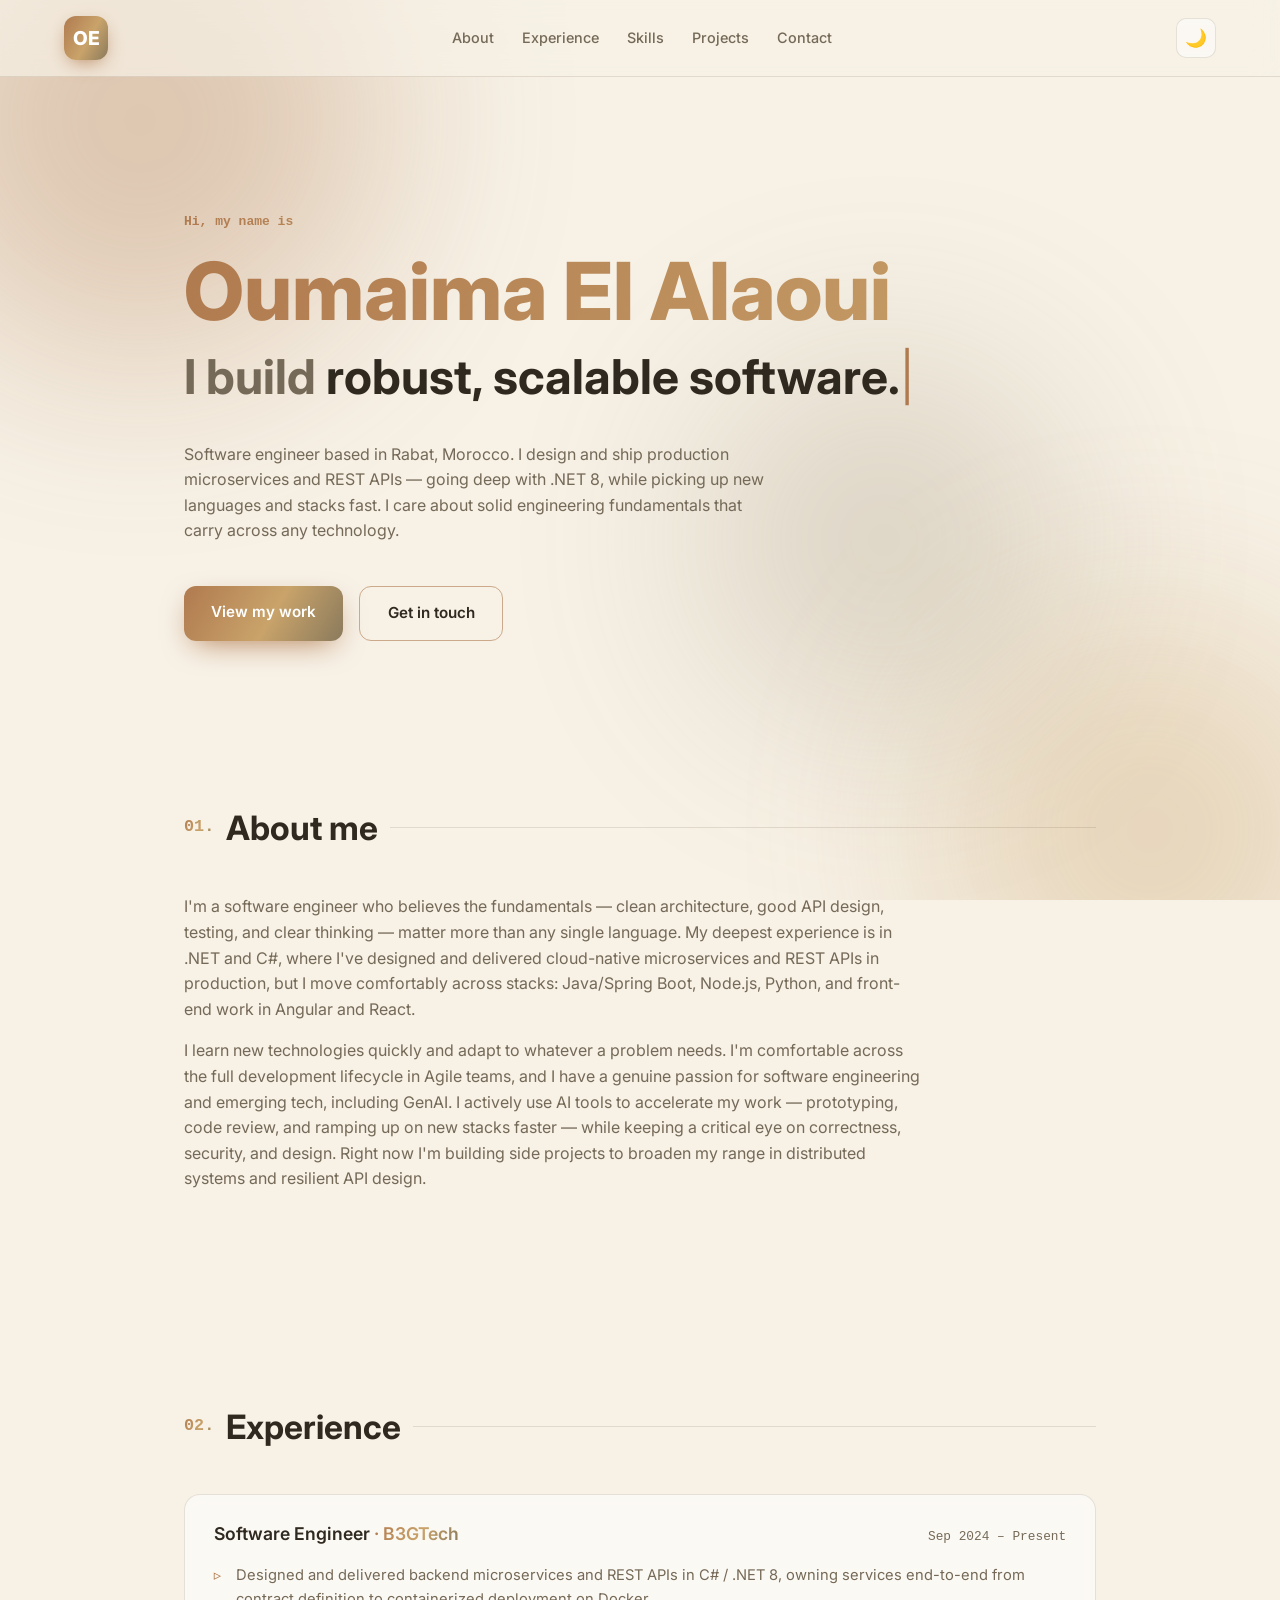
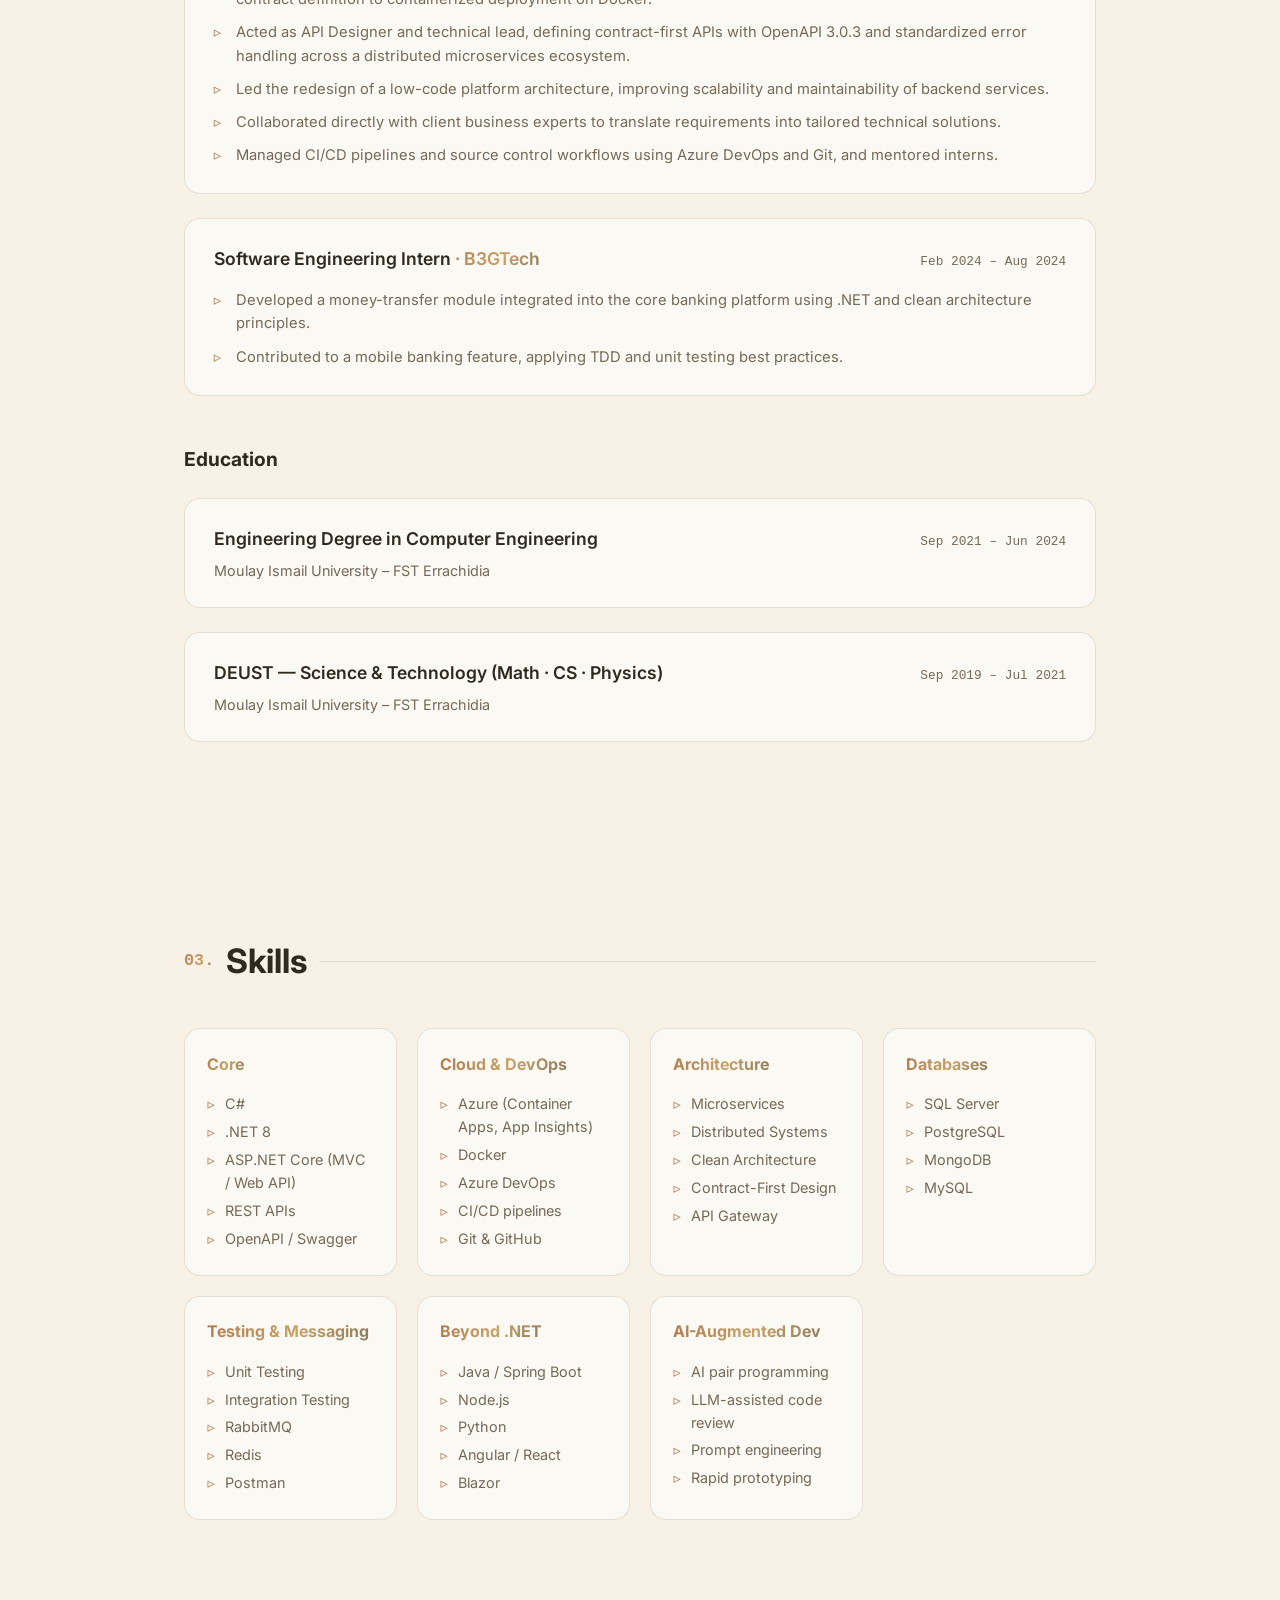
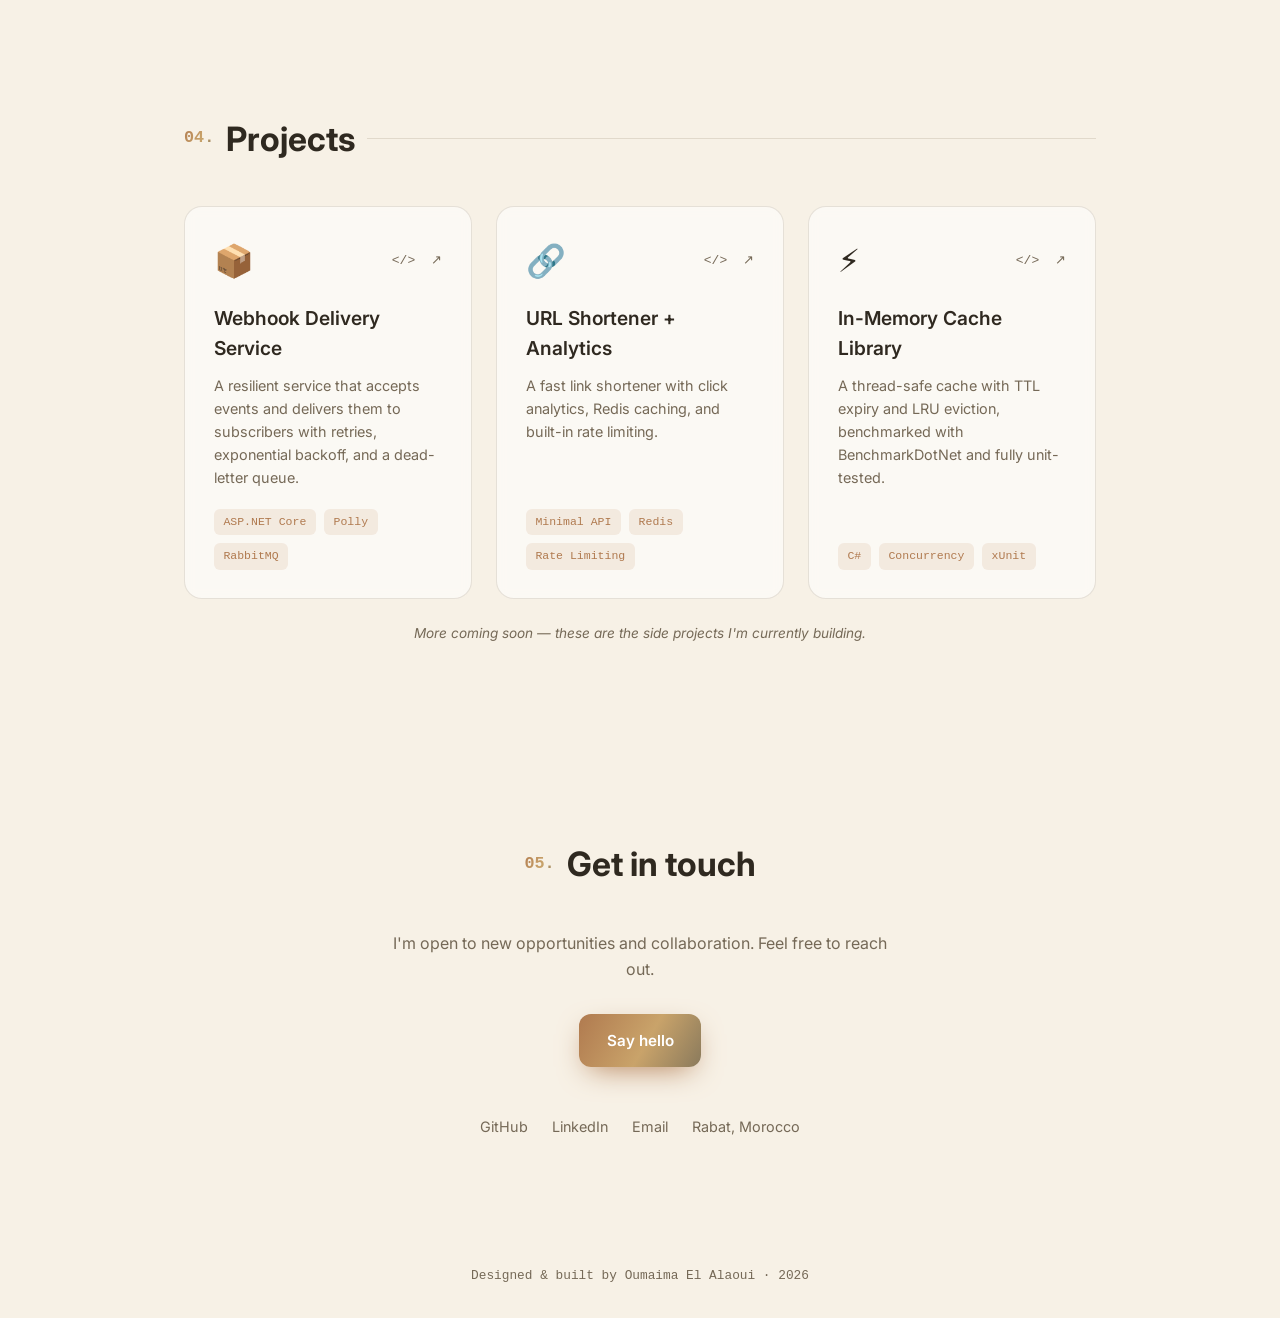
==== commit 976daadd: "Add AI-augmented development to about and skills" ====
--- a/index.html
+++ b/index.html
@@ -64,8 +64,11 @@
         I learn new technologies quickly and adapt to whatever a problem needs.
         I'm comfortable across the full development lifecycle in Agile teams, and
         I have a genuine passion for software engineering and emerging tech,
-        including GenAI. Right now I'm building side projects to broaden my range
-        in distributed systems and resilient API design.
+        including GenAI. I actively use AI tools to accelerate my work —
+        prototyping, code review, and ramping up on new stacks faster — while
+        keeping a critical eye on correctness, security, and design. Right now
+        I'm building side projects to broaden my range in distributed systems
+        and resilient API design.
       </p>
     </div>
   </section>
@@ -148,6 +151,10 @@
       <div class="skills__group">
         <h3>Beyond .NET</h3>
         <ul><li>Java / Spring Boot</li><li>Node.js</li><li>Python</li><li>Angular / React</li><li>Blazor</li></ul>
+      </div>
+      <div class="skills__group">
+        <h3>AI-Augmented Dev</h3>
+        <ul><li>AI pair programming</li><li>LLM-assisted code review</li><li>Prompt engineering</li><li>Rapid prototyping</li></ul>
       </div>
     </div>
   </section>
--- a/styles.css
+++ b/styles.css
@@ -1,30 +1,32 @@
 /* ===== THEME TOKENS ===== */
+/* Default: beige / blanc cassé (off-white) with warm caramel accents */
 :root {
-  --bg: #0b0b14;
-  --bg-soft: #14141f;
-  --text: #e9e9f3;
-  --text-dim: #9a9ab4;
-  --accent: #a855f7;
-  --accent-2: #ec4899;
-  --accent-3: #38bdf8;
-  --grad: linear-gradient(120deg, #a855f7, #ec4899 55%, #38bdf8);
+  --bg: #f7f1e6;            /* blanc cassé */
+  --bg-soft: #efe6d5;       /* beige */
+  --text: #2f2920;
+  --text-dim: #756957;
+  --accent: #b07a4f;        /* terracotta / caramel */
+  --accent-2: #c9a36a;      /* sand / gold */
+  --accent-3: #8a7a5c;      /* olive taupe */
+  --grad: linear-gradient(120deg, #b07a4f, #c9a36a 55%, #8a7a5c);
+  --card: rgba(255, 255, 255, 0.55);
+  --card-border: rgba(90, 70, 45, 0.14);
+  --shadow: rgba(120, 90, 50, 0.2);
+  --maxw: 1040px;
+}
+/* Dark: soft warm charcoal, low-contrast for eye comfort */
+[data-theme="dark"] {
+  --bg: #26241f;            /* warm charcoal, not near-black */
+  --bg-soft: #2e2c26;
+  --text: #ddd5c6;          /* soft off-white, not bright cream */
+  --text-dim: #97907f;
+  --accent: #cda572;        /* gently muted caramel */
+  --accent-2: #c0916b;      /* clay */
+  --accent-3: #b0a386;      /* soft taupe */
+  --grad: linear-gradient(120deg, #cda572, #c0916b 55%, #b0a386);
   --card: rgba(255, 255, 255, 0.04);
   --card-border: rgba(255, 255, 255, 0.08);
-  --shadow: rgba(0, 0, 0, 0.5);
-  --maxw: 1040px;
-}
-[data-theme="light"] {
-  --bg: #f6f5fb;
-  --bg-soft: #ffffff;
-  --text: #181826;
-  --text-dim: #5b5b72;
-  --accent: #7c3aed;
-  --accent-2: #db2777;
-  --accent-3: #0284c7;
-  --grad: linear-gradient(120deg, #7c3aed, #db2777 55%, #0284c7);
-  --card: rgba(255, 255, 255, 0.7);
-  --card-border: rgba(20, 20, 40, 0.08);
-  --shadow: rgba(80, 60, 130, 0.15);
+  --shadow: rgba(0, 0, 0, 0.4);
 }
 
 * { margin: 0; padding: 0; box-sizing: border-box; }
@@ -43,13 +45,14 @@
 /* ===== ANIMATED BACKGROUND BLOBS ===== */
 .blobs { position: fixed; inset: 0; z-index: -1; overflow: hidden; pointer-events: none; }
 .blob {
-  position: absolute; border-radius: 50%; filter: blur(90px); opacity: .55;
+  position: absolute; border-radius: 50%; filter: blur(100px); opacity: .35;
   will-change: transform;
 }
 .blob--1 { width: 480px; height: 480px; background: var(--accent);   top: -120px; left: -100px; animation: drift1 18s ease-in-out infinite; }
 .blob--2 { width: 420px; height: 420px; background: var(--accent-2); bottom: -140px; right: -80px; animation: drift2 22s ease-in-out infinite; }
-.blob--3 { width: 360px; height: 360px; background: var(--accent-3); top: 40%; left: 55%; animation: drift3 20s ease-in-out infinite; opacity: .35; }
-[data-theme="light"] .blob { opacity: .28; }
+.blob--3 { width: 360px; height: 360px; background: var(--accent-3); top: 40%; left: 55%; animation: drift3 20s ease-in-out infinite; opacity: .25; }
+[data-theme="dark"] .blob { opacity: .3; }
+[data-theme="dark"] .blob--3 { opacity: .22; }
 
 @keyframes drift1 { 0%,100% { transform: translate(0,0) scale(1); } 50% { transform: translate(80px,60px) scale(1.15); } }
 @keyframes drift2 { 0%,100% { transform: translate(0,0) scale(1); } 50% { transform: translate(-70px,-50px) scale(1.1); } }
@@ -236,6 +239,7 @@
 .visible .skills__group:nth-child(4) { transition-delay: .3s; }
 .visible .skills__group:nth-child(5) { transition-delay: .4s; }
 .visible .skills__group:nth-child(6) { transition-delay: .5s; }
+.visible .skills__group:nth-child(7) { transition-delay: .6s; }
 
 @media (prefers-reduced-motion: reduce) {
   *, *::before, *::after { animation: none !important; transition: none !important; }
